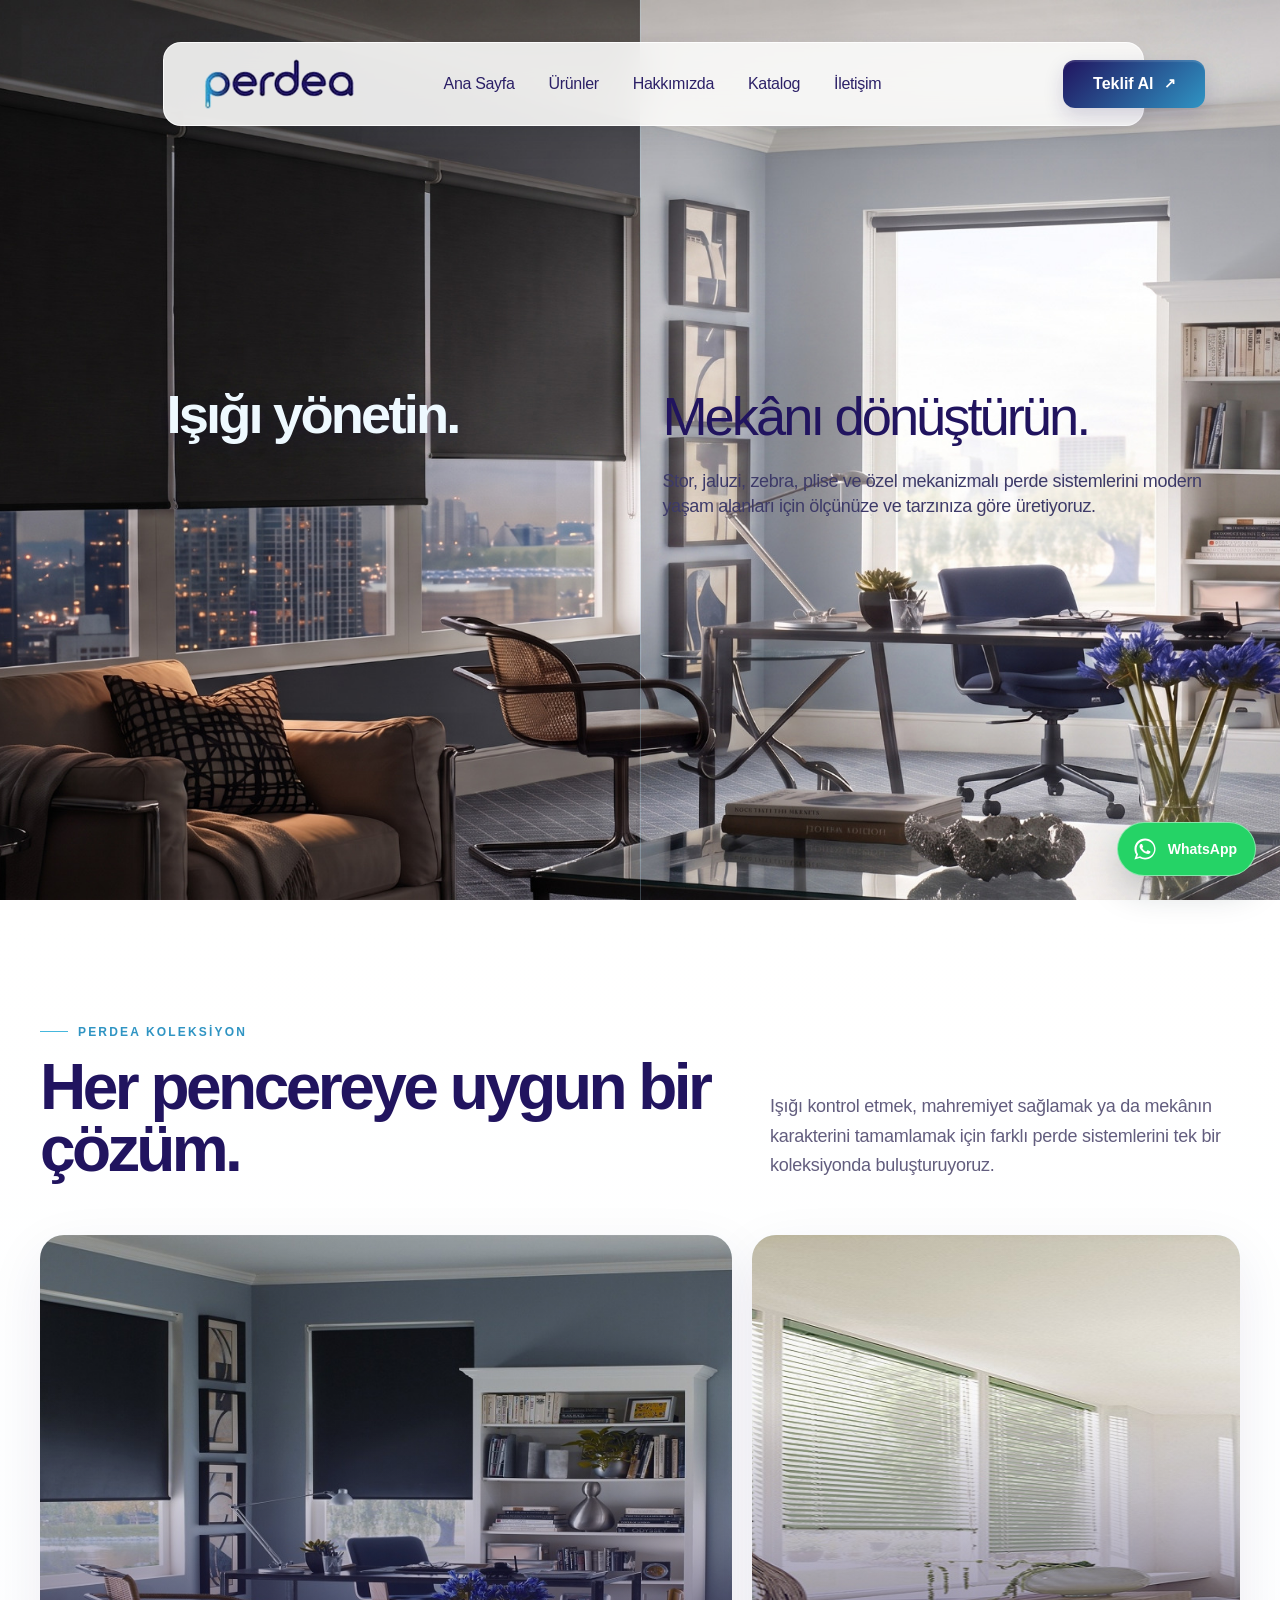
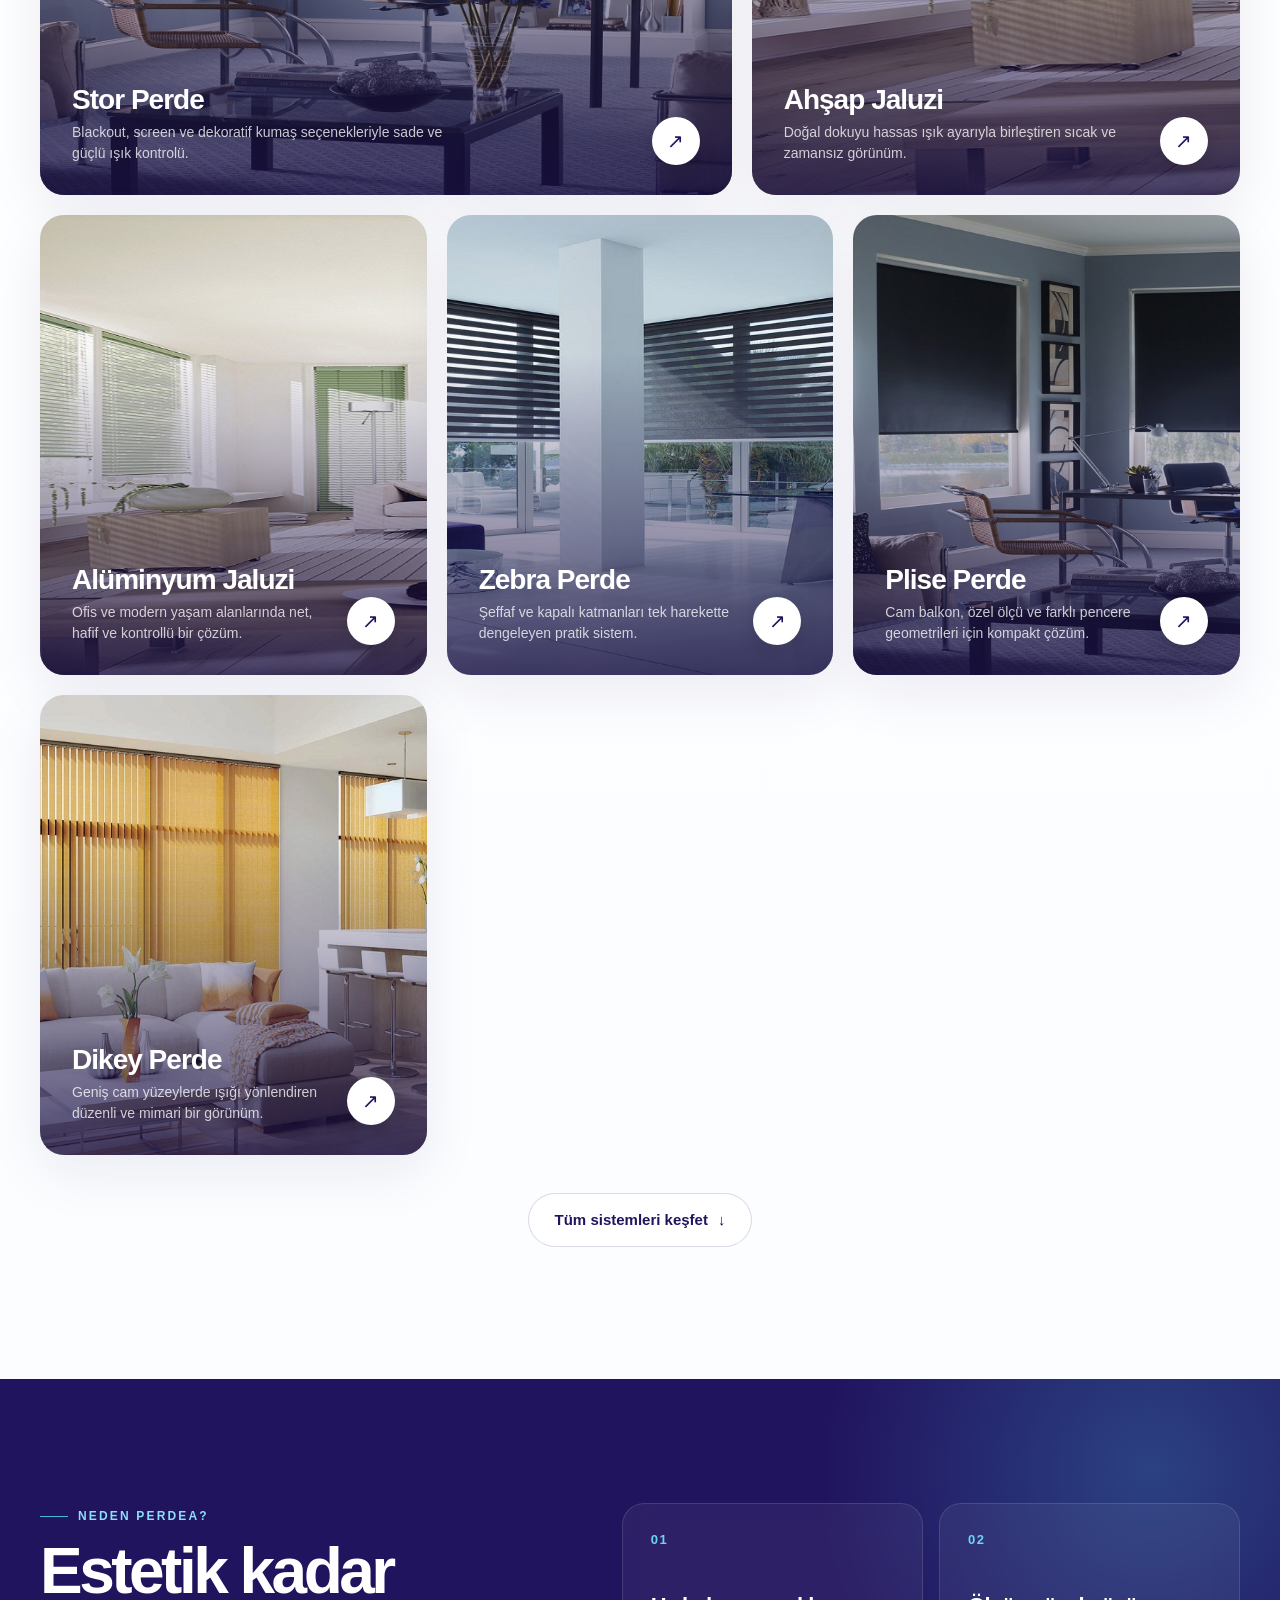
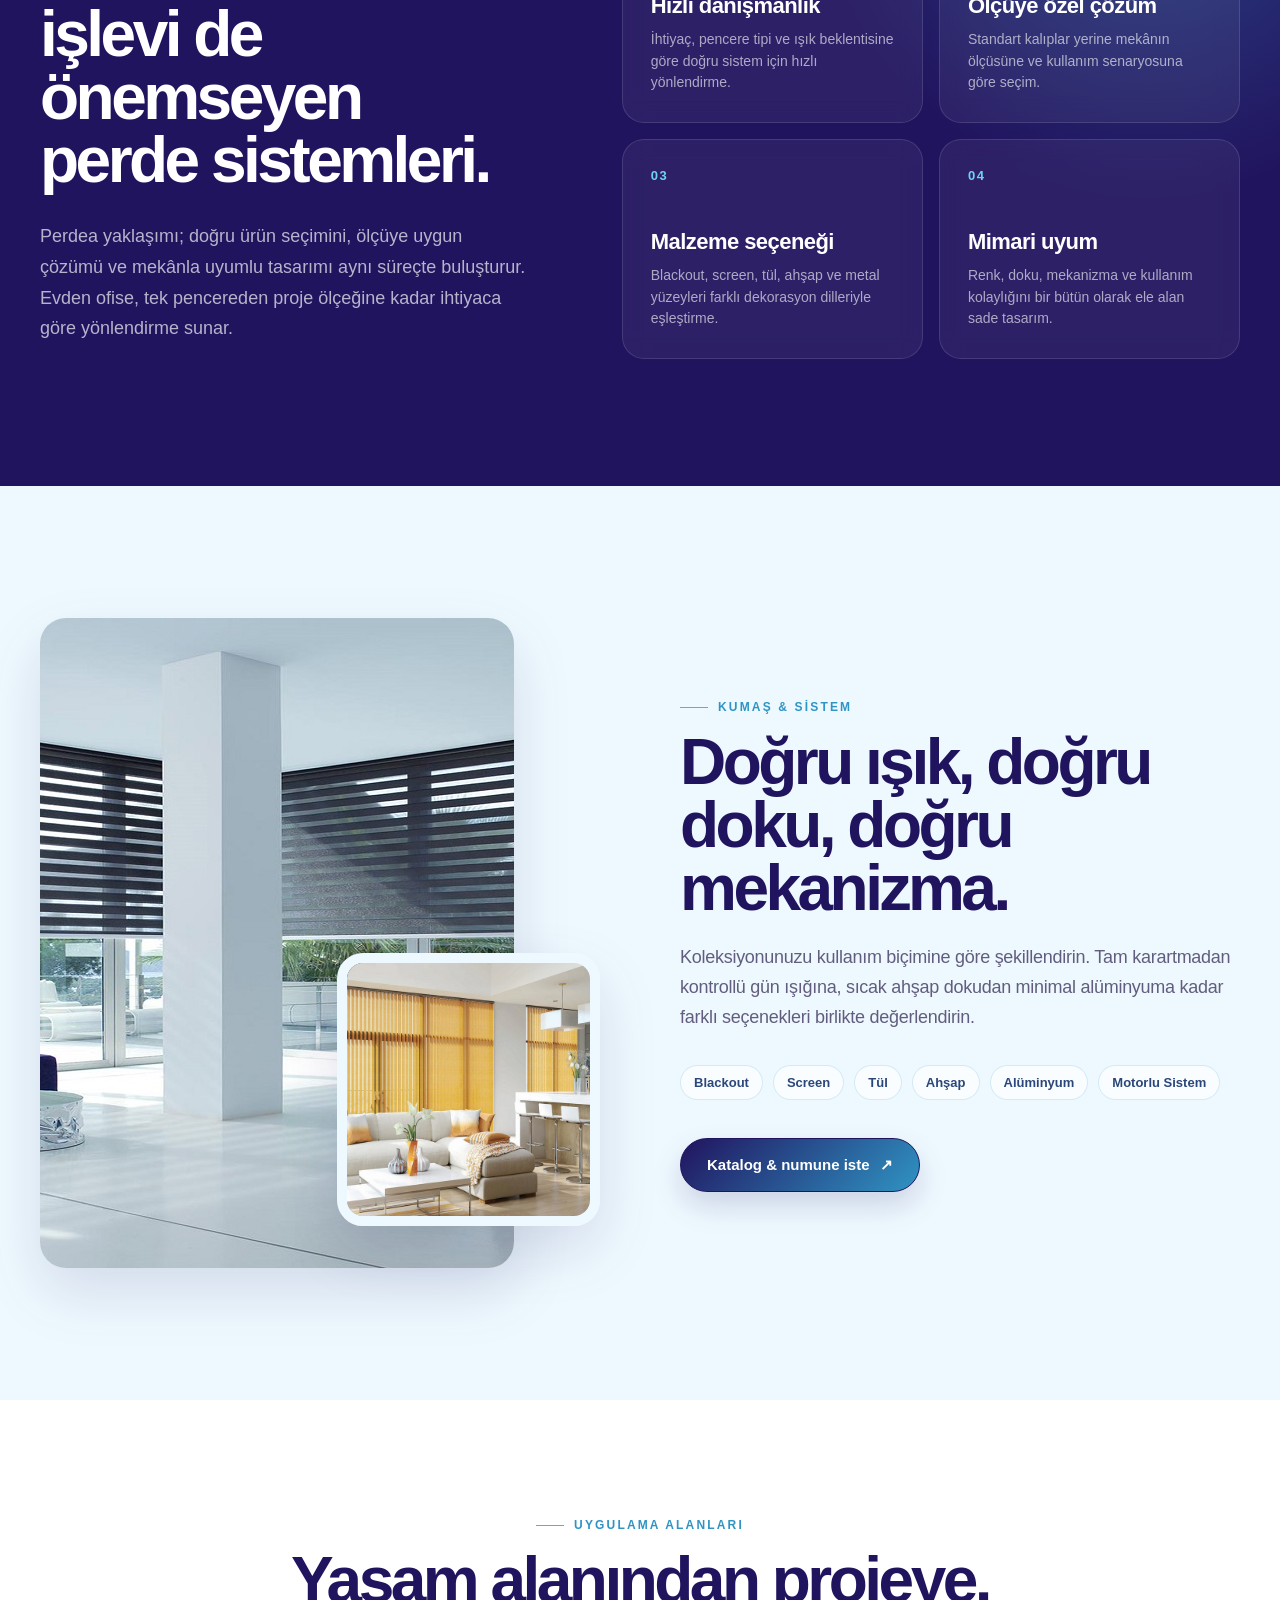
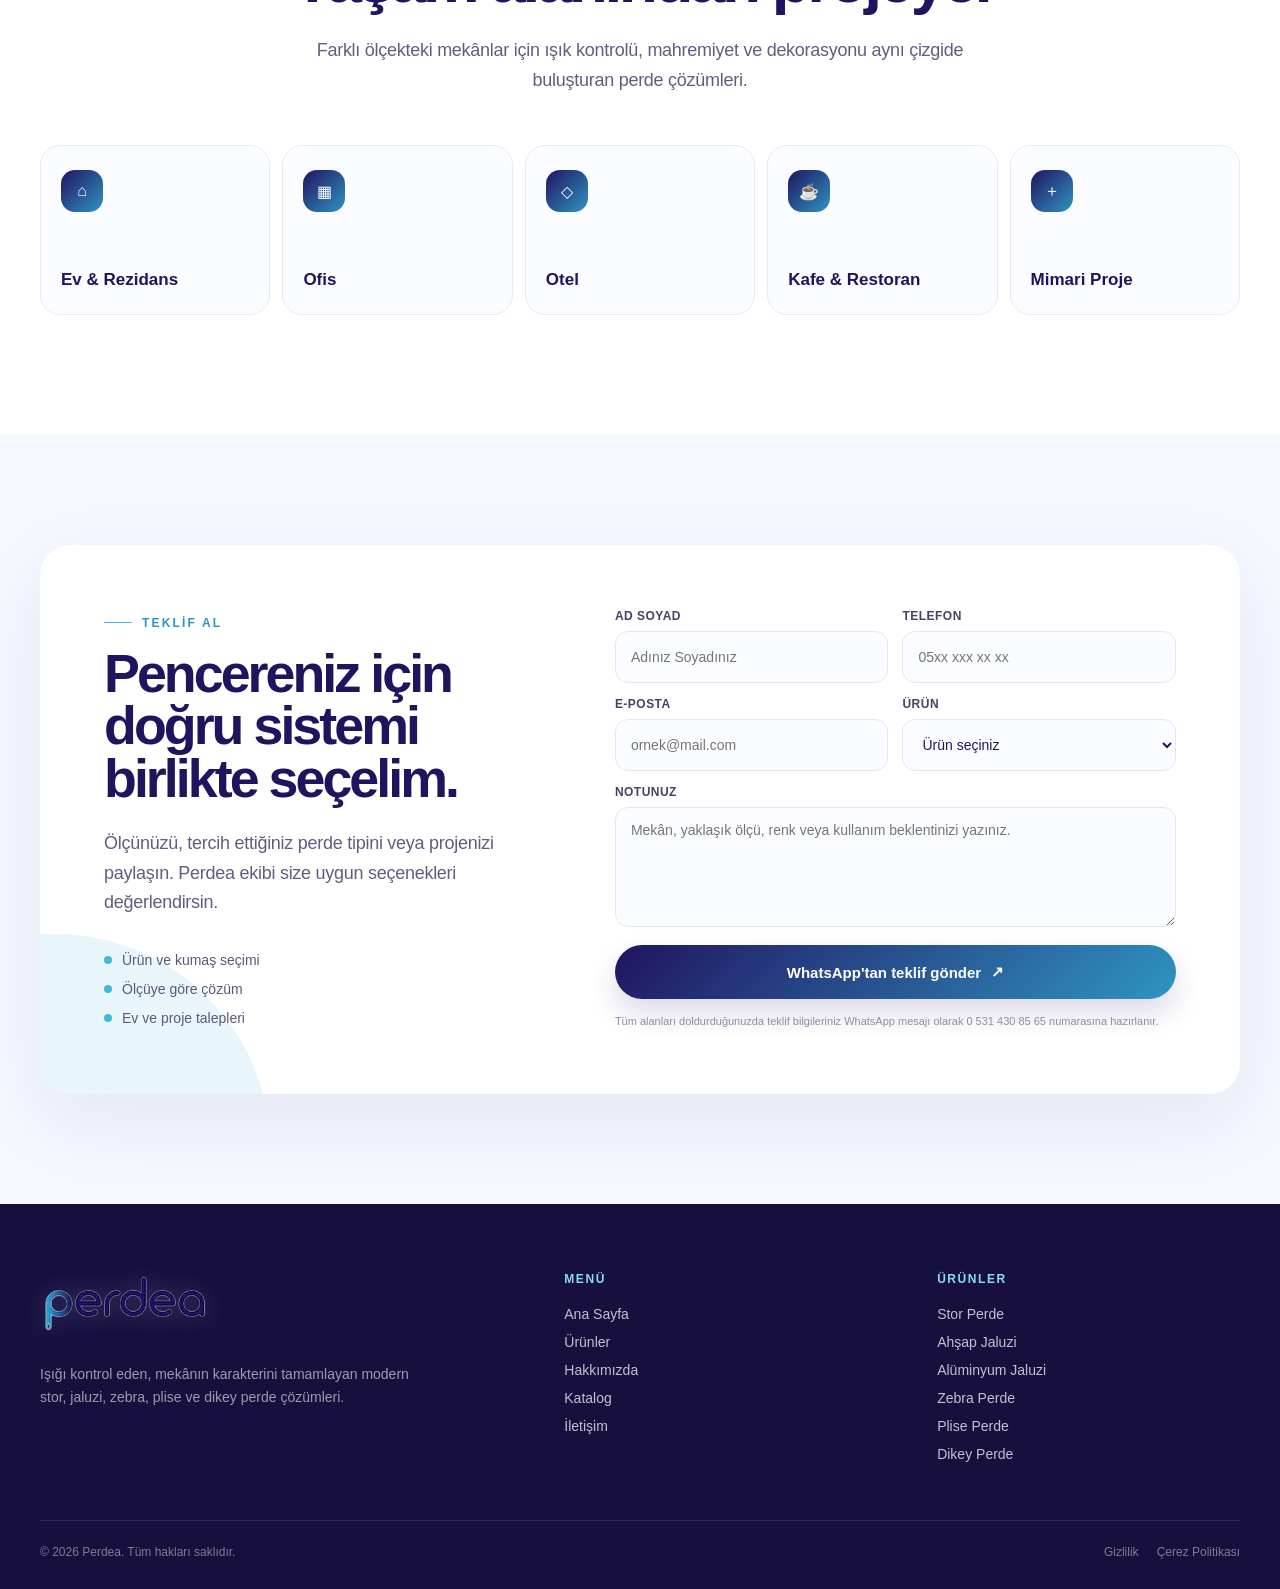
==== index.html @ 03369562 "first_commit" ====
<!doctype html>
<html lang="tr">
<head>
  <meta charset="utf-8" />
  <meta name="viewport" content="width=device-width, initial-scale=1" />
  <title>Perdea | Modern Perde Sistemleri</title>
  <meta name="description" content="Perdea stor, jaluzi, zebra, plise ve modern perde sistemleri için ölçünüze ve mekânınıza özel çözümler sunar." />
  <style>
    :root {
      --ink:#21145f;
      --indigo:#21145f;
      --blue:#2f94c3;
      --blue-bright:#45b7dd;
      --ice:#eef9ff;
      --white:#fff;
    }
    * { box-sizing:border-box; }
    html,body { margin:0; min-height:100%; }
    body {
      font-family: Arial, Helvetica, sans-serif;
      background:#17113f;
      color:var(--ink);
      overflow-x:hidden;
    }
    a { color:inherit; text-decoration:none; }
    button,input { font:inherit; }

    .hero {
      position:relative;
      width:100vw;
      height:100svh;
      min-height:640px;
      overflow:hidden;
      isolation:isolate;
      background:#111;
    }
    .hero-bg {
      position:absolute;
      inset:0;
      z-index:-2;
      width:100%;
      height:100%;
      object-fit:cover;
      object-position:center center;
      user-select:none;
      pointer-events:none;
    }

    /* The source photo already contains the exact night/day split. */
    .split-line {
      position:absolute;
      z-index:-1;
      left:50%;
      top:0;
      bottom:0;
      width:1px;
      background:rgba(188,231,249,.25);
      pointer-events:none;
    }

    .navbar {
      position:absolute;
      z-index:10;
      left:12.70vw;
      right:10.60vw;
      top:4.64vh;
      min-height:84px;
      padding:0 30px 0 36px;
      display:grid;
      grid-template-columns:260px 1fr 260px;
      align-items:center;
      gap:24px;
      border-radius:18px;
      background:rgba(250,250,249,.90);
      border:1px solid rgba(255,255,255,.84);
      box-shadow:0 10px 28px rgba(15,27,34,.09);
      backdrop-filter:blur(18px) saturate(115%);
      -webkit-backdrop-filter:blur(18px) saturate(115%);
    }
    .logo-link {
      width:190px;
      height:58px;
      display:flex;
      align-items:center;
      justify-content:flex-start;
    }
    .logo-link img {
      display:block;
      width:158px;
      height:auto;
      border-radius:6px;
    }
    .nav-links {
      justify-self:center;
      transform:translateX(-40px);
      display:flex;
      align-items:center;
      gap:34px;
      white-space:nowrap;
      font-size:16px;
      font-weight:400;
      letter-spacing:-.02em;
      color:#241862;
    }
    .nav-links a { opacity:.96; }
    .nav-links a:hover { opacity:.64; }
    .nav-actions {
      justify-self:end;
      display:flex;
      align-items:center;
      gap:31px;
      white-space:nowrap;
      font-size:16px;
    }
    .bayi { font-weight:400; }
    .quote-btn {
      display:inline-flex;
      align-items:center;
      justify-content:center;
      gap:10px;
      min-width:142px;
      height:48px;
      padding:0 20px;
      border-radius:12px;
      background:linear-gradient(135deg,#21145f 0%,#2f94c3 100%);
      color:#fff;
      font-weight:600;
      box-shadow:0 2px 1px rgba(255,255,255,.12) inset,0 8px 20px rgba(33,20,95,.16);
    }
    .quote-btn span { font-size:14px; transform:translateY(-1px); }

    .hero-title {
      position:absolute;
      z-index:3;
      margin:0;
      font-family:Arial, Helvetica, sans-serif;
      font-size:clamp(52px,4.24vw,87px);
      line-height:.96;
      font-weight:700;
      letter-spacing:-.052em;
      white-space:nowrap;
    }
    .hero-title.left {
      left:13.0vw;
      top:43.25%;
      color:#eef9ff;
      text-shadow:0 3px 22px rgba(20,12,70,.30);
    }
    .right-copy {
      position:absolute;
      z-index:3;
      left:51.75vw;
      top:43.45%;
      width:43vw;
      max-width:890px;
      color:#21145f;
    }
    .right-copy h1 {
      margin:0;
      font-family:Arial, Helvetica, sans-serif;
      font-size:clamp(52px,4.24vw,87px);
      line-height:.96;
      font-weight:500;
      letter-spacing:-.055em;
      white-space:nowrap;
    }
    .right-copy p {
      margin:26px 0 0;
      max-width:660px;
      font-size:18px;
      line-height:1.36;
      font-weight:400;
      letter-spacing:-.02em;
      color:#3d3a68;
    }

    .advisor {
      position:absolute;
      z-index:6;
      right:4.55vw;
      bottom:6.5vh;
      width:590px;
      max-width:calc(100vw - 36px);
      padding:10px 12px 12px;
      border-radius:16px;
      background:rgba(29,20,82,.86);
      border:1px solid rgba(116,204,236,.18);
      box-shadow:0 18px 38px rgba(24,14,74,.28);
      backdrop-filter:blur(18px);
      -webkit-backdrop-filter:blur(18px);
    }
    .advisor-top {
      min-height:34px;
      padding:0 12px 8px;
      display:flex;
      align-items:center;
      justify-content:space-between;
      color:#fff;
      font-size:14px;
    }
    .advisor-status {
      display:flex;
      align-items:center;
      gap:11px;
    }
    .dot {
      width:9px;
      height:9px;
      border-radius:50%;
      background:#45b7dd;
      box-shadow:0 0 10px rgba(69,183,221,.72);
    }
    .active {
      padding:5px 10px;
      border-radius:999px;
      background:rgba(69,183,221,.18);
      color:#bdeeff;
      font-size:12px;
      line-height:1;
    }
    .advisor-form {
      height:67px;
      display:flex;
      align-items:center;
      gap:10px;
      padding:7px 8px 7px 18px;
      border-radius:13px;
      background:#fff;
      box-shadow:0 3px 12px rgba(0,0,0,.10);
    }
    .advisor-form input {
      flex:1;
      min-width:0;
      height:100%;
      border:0;
      outline:0;
      background:transparent;
      color:#21145f;
      font-size:17px;
      letter-spacing:-.01em;
    }
    .advisor-form input::placeholder { color:#969696; opacity:1; }
    .send {
      width:45px;
      height:45px;
      flex:0 0 45px;
      border:0;
      border-radius:50%;
      display:grid;
      place-items:center;
      cursor:pointer;
      color:#fff;
      background:linear-gradient(135deg,#21145f 0%,#2f94c3 100%);
    }
    .send:hover { filter:brightness(1.12); }
    .send svg { width:18px; height:18px; }

    .toast {
      position:absolute;
      z-index:20;
      right:4.55vw;
      bottom:calc(6.5vh + 150px);
      padding:11px 14px;
      color:#fff;
      background:rgba(33,20,95,.94);
      border:1px solid rgba(255,255,255,.16);
      border-radius:10px;
      font-size:13px;
      opacity:0;
      transform:translateY(5px);
      pointer-events:none;
    }
    .toast.show { opacity:1; transform:none; }

    .mobile-toggle { display:none; }

    @media (max-width:1200px) {
      .navbar {
        left:5vw;
        right:5vw;
        grid-template-columns:190px 1fr 180px;
        padding-left:24px;
      }
      .nav-links { gap:22px; font-size:14px; }
      .nav-actions { gap:16px; font-size:14px; }
      .quote-btn { min-width:118px; }
      .hero-title.left { left:6vw; }
      .right-copy { left:52vw; width:45vw; }
      .advisor { right:3vw; width:520px; }
    }

    @media (max-width:860px) {
      .hero { min-height:760px; }
      .hero-bg { object-position:center center; }
      .split-line { display:none; }
      .navbar {
        top:18px;
        left:18px;
        right:18px;
        min-height:66px;
        grid-template-columns:1fr auto;
        padding:0 14px 0 18px;
        border-radius:14px;
      }
      .logo-link { width:145px; height:48px; }
      .logo-link img { width:132px; }
      .nav-links,.nav-actions .bayi { display:none; }
      .nav-actions { justify-self:end; gap:8px; }
      .quote-btn { height:42px; min-width:105px; font-size:13px; border-radius:10px; }
      .mobile-toggle {
        display:grid;
        place-items:center;
        width:42px;
        height:42px;
        border:0;
        border-radius:10px;
        background:rgba(33,20,95,.08);
        color:#21145f;
      }
      .hero-title.left {
        left:22px;
        top:31%;
        font-size:clamp(44px,12vw,68px);
        white-space:normal;
      }
      .right-copy {
        left:22px;
        top:47%;
        right:22px;
        width:auto;
        max-width:none;
        padding:20px;
        border-radius:16px;
        background:rgba(255,255,255,.76);
        backdrop-filter:blur(9px);
      }
      .right-copy h1 {
        font-size:clamp(40px,10.8vw,64px);
        white-space:normal;
      }
      .right-copy p { margin-top:16px; font-size:16px; max-width:600px; }
      .advisor {
        left:18px;
        right:18px;
        bottom:20px;
        width:auto;
      }
      .advisor-form input { font-size:15px; }
    }


    /* =========================================================
       BANNER SONRASI — PERDEA İÇERİK ALANLARI
       Mevcut hero/navbar stilleri değiştirilmemiştir.
       ========================================================= */
    html { scroll-behavior:smooth; }
    .site-content {
      background:#fff;
      color:#21145f;
    }
    .section-shell {
      width:min(1440px, calc(100% - 80px));
      margin:0 auto;
    }
    .section-kicker {
      display:inline-flex;
      align-items:center;
      gap:10px;
      margin-bottom:18px;
      color:#2f94c3;
      font-size:12px;
      line-height:1;
      font-weight:700;
      letter-spacing:.18em;
      text-transform:uppercase;
    }
    .section-kicker::before {
      content:"";
      width:28px;
      height:1px;
      background:#45b7dd;
    }
    .section-title {
      margin:0;
      max-width:820px;
      color:#21145f;
      font-size:clamp(42px,5vw,76px);
      line-height:.98;
      font-weight:600;
      letter-spacing:-.055em;
    }
    .section-intro {
      max-width:650px;
      margin:24px 0 0;
      color:#625d7e;
      font-size:18px;
      line-height:1.65;
      letter-spacing:-.015em;
    }

    /* Ürünler */
    .products-section {
      padding:118px 0 132px;
      background:linear-gradient(180deg,#ffffff 0%,#fbfdff 100%);
    }
    .products-head {
      display:flex;
      align-items:flex-end;
      justify-content:space-between;
      gap:50px;
      margin-bottom:54px;
    }
    .products-head .section-intro { margin:0; max-width:470px; }
    .product-grid {
      display:grid;
      grid-template-columns:repeat(12,1fr);
      gap:20px;
    }
    .product-card {
      position:relative;
      min-height:460px;
      overflow:hidden;
      border-radius:24px;
      background:#eaf5fb;
      isolation:isolate;
      box-shadow:0 18px 55px rgba(33,20,95,.08);
    }
    .product-card.large { grid-column:span 7; min-height:560px; }
    .product-card.small { grid-column:span 5; min-height:560px; }
    .product-card.third { grid-column:span 4; }
    .product-card img {
      position:absolute;
      inset:0;
      width:100%;
      height:100%;
      object-fit:cover;
      z-index:-2;
      transform:scale(1.002);
      transition:transform .7s cubic-bezier(.2,.7,.2,1);
    }
    .product-card:hover img { transform:scale(1.045); }
    .product-card::after {
      content:"";
      position:absolute;
      inset:0;
      z-index:-1;
      background:linear-gradient(180deg,rgba(18,13,56,.02) 30%,rgba(24,15,68,.78) 100%);
    }
    .product-card-copy {
      position:absolute;
      left:0;
      right:0;
      bottom:0;
      padding:30px 32px;
      display:flex;
      align-items:flex-end;
      justify-content:space-between;
      gap:20px;
      color:#fff;
    }
    .product-card h3 {
      margin:0 0 7px;
      font-size:28px;
      line-height:1.05;
      font-weight:600;
      letter-spacing:-.035em;
    }
    .product-card p {
      margin:0;
      max-width:390px;
      color:rgba(255,255,255,.77);
      font-size:14px;
      line-height:1.55;
    }
    .card-arrow {
      width:48px;
      height:48px;
      flex:0 0 48px;
      border-radius:50%;
      display:grid;
      place-items:center;
      color:#21145f;
      background:#fff;
      font-size:20px;
      box-shadow:0 8px 18px rgba(0,0,0,.13);
    }
    .products-more {
      margin-top:38px;
      display:flex;
      justify-content:center;
    }
    .outline-button,.solid-button {
      min-height:54px;
      padding:0 26px;
      border-radius:999px;
      display:inline-flex;
      align-items:center;
      justify-content:center;
      gap:10px;
      font-size:15px;
      font-weight:600;
    }
    .outline-button {
      border:1px solid rgba(33,20,95,.16);
      color:#21145f;
      background:#fff;
    }
    .solid-button {
      border:1px solid #21145f;
      color:#fff;
      background:linear-gradient(135deg,#21145f 0%,#2f94c3 100%);
      box-shadow:0 14px 30px rgba(33,20,95,.16);
    }

    /* Marka / neden Perdea */
    .about-section {
      position:relative;
      overflow:hidden;
      padding:124px 0;
      background:#21145f;
      color:#fff;
    }
    .about-section::before {
      content:"";
      position:absolute;
      width:680px;
      height:680px;
      right:-210px;
      top:-250px;
      border-radius:50%;
      background:radial-gradient(circle,rgba(69,183,221,.28) 0%,rgba(69,183,221,0) 68%);
    }
    .about-layout {
      position:relative;
      display:grid;
      grid-template-columns:.88fr 1.12fr;
      gap:96px;
      align-items:start;
    }
    .about-section .section-kicker { color:#8cdef8; }
    .about-section .section-title { color:#fff; max-width:560px; }
    .about-copy {
      margin-top:30px;
      max-width:570px;
      color:rgba(255,255,255,.68);
      font-size:18px;
      line-height:1.7;
    }
    .feature-grid {
      display:grid;
      grid-template-columns:repeat(2,1fr);
      gap:16px;
    }
    .feature-card {
      min-height:205px;
      padding:28px;
      border-radius:22px;
      border:1px solid rgba(255,255,255,.12);
      background:rgba(255,255,255,.055);
      backdrop-filter:blur(12px);
    }
    .feature-number {
      margin-bottom:46px;
      color:#6fd3f1;
      font-size:13px;
      font-weight:700;
      letter-spacing:.12em;
    }
    .feature-card h3 {
      margin:0 0 10px;
      font-size:22px;
      font-weight:600;
      letter-spacing:-.025em;
    }
    .feature-card p {
      margin:0;
      color:rgba(255,255,255,.62);
      font-size:14px;
      line-height:1.55;
    }

    /* Katalog / materyal */
    .catalogue-section {
      padding:132px 0;
      background:#eef9ff;
    }
    .catalogue-layout {
      display:grid;
      grid-template-columns:1fr 1fr;
      gap:80px;
      align-items:center;
    }
    .catalogue-collage {
      position:relative;
      height:650px;
    }
    .catalogue-collage .photo-main,
    .catalogue-collage .photo-float {
      position:absolute;
      overflow:hidden;
      border-radius:26px;
      box-shadow:0 24px 60px rgba(33,20,95,.13);
    }
    .photo-main { inset:0 86px 0 0; }
    .photo-float { width:47%; height:42%; right:0; bottom:42px; border:10px solid #eef9ff; }
    .catalogue-collage img { width:100%; height:100%; object-fit:cover; display:block; }
    .catalogue-copy .section-title { max-width:620px; }
    .material-tags {
      display:flex;
      flex-wrap:wrap;
      gap:10px;
      margin:32px 0 38px;
    }
    .material-tags span {
      padding:9px 13px;
      border-radius:999px;
      border:1px solid rgba(47,148,195,.18);
      color:#2b477a;
      background:rgba(255,255,255,.68);
      font-size:13px;
      font-weight:600;
    }

    /* Kullanım alanları */
    .use-section {
      padding:112px 0 120px;
      background:#fff;
    }
    .use-head {
      text-align:center;
      max-width:900px;
      margin:0 auto 50px;
    }
    .use-head .section-kicker { justify-content:center; }
    .use-head .section-title { margin:0 auto; }
    .use-head .section-intro { margin:24px auto 0; }
    .use-grid {
      display:grid;
      grid-template-columns:repeat(5,1fr);
      gap:12px;
    }
    .use-card {
      min-height:170px;
      padding:24px 20px;
      display:flex;
      flex-direction:column;
      justify-content:space-between;
      border-radius:20px;
      border:1px solid #e7eaf4;
      background:#fbfcff;
    }
    .use-icon {
      width:42px;
      height:42px;
      display:grid;
      place-items:center;
      border-radius:14px;
      color:#fff;
      background:linear-gradient(135deg,#21145f,#2f94c3);
    }
    .use-card h3 { margin:24px 0 0; font-size:17px; font-weight:600; }

    /* İletişim / teklif */
    .contact-section {
      padding:110px 0;
      background:#f5f8ff;
    }
    .contact-panel {
      position:relative;
      overflow:hidden;
      display:grid;
      grid-template-columns:.88fr 1.12fr;
      gap:70px;
      padding:64px;
      border-radius:30px;
      background:#fff;
      box-shadow:0 26px 80px rgba(33,20,95,.08);
    }
    .contact-panel::after {
      content:"";
      position:absolute;
      width:430px;
      height:430px;
      left:-200px;
      bottom:-270px;
      border-radius:50%;
      background:rgba(69,183,221,.12);
    }
    .contact-copy { position:relative; z-index:1; }
    .contact-copy .section-title { font-size:clamp(42px,4.2vw,66px); }
    .contact-points {
      display:grid;
      gap:13px;
      margin-top:34px;
      color:#5d5878;
      font-size:14px;
    }
    .contact-points span { display:flex; align-items:center; gap:10px; }
    .contact-points i {
      width:8px;
      height:8px;
      border-radius:50%;
      background:#45b7dd;
    }
    .quote-form {
      display:grid;
      grid-template-columns:1fr 1fr;
      gap:14px;
    }
    .form-field {
      display:flex;
      flex-direction:column;
      gap:8px;
    }
    .form-field.full { grid-column:1/-1; }
    .form-field label {
      color:#474262;
      font-size:12px;
      font-weight:700;
      letter-spacing:.04em;
    }
    .form-field input,.form-field select,.form-field textarea {
      width:100%;
      border:1px solid #e3e6ef;
      outline:0;
      border-radius:13px;
      background:#fbfcff;
      color:#21145f;
      font:inherit;
      font-size:14px;
    }
    .form-field input,.form-field select { height:52px; padding:0 15px; }
    .form-field textarea { min-height:120px; padding:14px 15px; resize:vertical; }
    .form-field input:focus,.form-field select:focus,.form-field textarea:focus {
      border-color:#45b7dd;
      box-shadow:0 0 0 3px rgba(69,183,221,.11);
    }
    .form-submit { grid-column:1/-1; margin-top:4px; border:0; cursor:pointer; }
    .form-note { grid-column:1/-1; margin:0; color:#918ca3; font-size:11px; line-height:1.5; }

    /* Footer */
    .site-footer {
      padding:68px 0 30px;
      background:#17103f;
      color:#fff;
    }
    .footer-top {
      display:grid;
      grid-template-columns:1.2fr .8fr .8fr;
      gap:70px;
      padding-bottom:58px;
    }
    .footer-brand img {
      width:170px;
      height:auto;
      padding:0;
      border-radius:0;
      background:transparent;
      filter:drop-shadow(0 0 12px rgba(255,255,255,.16));
    }
    .footer-brand p {
      max-width:390px;
      margin:24px 0 0;
      color:rgba(255,255,255,.58);
      font-size:14px;
      line-height:1.7;
    }
    .footer-col h4 {
      margin:0 0 20px;
      color:#8adbf4;
      font-size:12px;
      letter-spacing:.13em;
      text-transform:uppercase;
    }
    .footer-links { display:grid; gap:12px; }
    .footer-links a { color:rgba(255,255,255,.74); font-size:14px; }
    .footer-links a:hover { color:#fff; }
    .footer-bottom {
      padding-top:24px;
      display:flex;
      align-items:center;
      justify-content:space-between;
      gap:20px;
      border-top:1px solid rgba(255,255,255,.10);
      color:rgba(255,255,255,.45);
      font-size:12px;
    }
    .footer-mini-links { display:flex; gap:18px; }

    .content-toast {
      position:fixed;
      z-index:999;
      left:50%;
      bottom:24px;
      transform:translate(-50%,20px);
      padding:13px 17px;
      border-radius:999px;
      color:#fff;
      background:#21145f;
      box-shadow:0 15px 38px rgba(33,20,95,.25);
      opacity:0;
      pointer-events:none;
      transition:.25s ease;
      font-size:13px;
    }
    .content-toast.show { opacity:1; transform:translate(-50%,0); }

    @media (max-width:1000px) {
      .section-shell { width:min(100% - 40px, 1440px); }
      .products-section,.about-section,.catalogue-section,.use-section,.contact-section { padding-top:90px; padding-bottom:90px; }
      .products-head { align-items:flex-start; flex-direction:column; margin-bottom:38px; }
      .product-card.large,.product-card.small,.product-card.third { grid-column:span 6; min-height:450px; }
      .about-layout,.catalogue-layout,.contact-panel { grid-template-columns:1fr; gap:50px; }
      .catalogue-collage { height:560px; }
      .use-grid { grid-template-columns:repeat(3,1fr); }
      .footer-top { grid-template-columns:1.2fr 1fr 1fr; gap:38px; }
    }
    @media (max-width:680px) {
      .section-shell { width:calc(100% - 36px); }
      .products-section,.about-section,.catalogue-section,.use-section,.contact-section { padding-top:72px; padding-bottom:72px; }
      .section-title { font-size:clamp(38px,12vw,54px); }
      .section-intro { font-size:16px; }
      .product-grid { display:block; }
      .product-card.large,.product-card.small,.product-card.third { min-height:410px; margin-bottom:14px; }
      .product-card-copy { padding:24px; }
      .feature-grid { grid-template-columns:1fr; }
      .feature-card { min-height:180px; }
      .catalogue-layout { gap:38px; }
      .catalogue-collage { height:430px; }
      .photo-main { inset:0 48px 0 0; }
      .photo-float { width:52%; height:38%; bottom:26px; border-width:7px; }
      .use-grid { grid-template-columns:1fr 1fr; }
      .use-card { min-height:145px; }
      .contact-panel { padding:32px 22px; border-radius:22px; gap:38px; }
      .quote-form { grid-template-columns:1fr; }
      .form-field.full,.form-submit,.form-note { grid-column:auto; }
      .footer-top { grid-template-columns:1fr; gap:36px; }
      .footer-bottom { flex-direction:column; align-items:flex-start; }
    }


    /* FLOATING WHATSAPP */
    .whatsapp-float {
      position: fixed;
      right: 24px;
      bottom: 24px;
      z-index: 1000;
      display: inline-flex;
      align-items: center;
      gap: 10px;
      min-height: 54px;
      padding: 0 18px 0 14px;
      border-radius: 999px;
      background: #25D366;
      color: #fff;
      font-weight: 700;
      font-size: 14px;
      box-shadow: 0 14px 34px rgba(18, 39, 52, .22);
      border: 1px solid rgba(255,255,255,.45);
      transition: transform .2s ease, box-shadow .2s ease, background .2s ease;
    }
    .whatsapp-float:hover {
      transform: translateY(-2px);
      background: #20bd5a;
      box-shadow: 0 18px 38px rgba(18, 39, 52, .28);
    }
    .whatsapp-float svg { width: 26px; height: 26px; flex: 0 0 26px; }
    @media (max-width: 640px) {
      .whatsapp-float {
        right: 16px;
        bottom: 16px;
        width: 54px;
        padding: 0;
        justify-content: center;
      }
      .whatsapp-float span { display:none; }
    }

  </style>
</head>
<body>
  <main class="hero" id="ana-sayfa">
    <img class="hero-bg" src="assets/hero-background.jpeg" alt="Perdea stor perde uygulamalı modern iç mekân" />
    <div class="split-line" aria-hidden="true"></div>

    <nav class="navbar" aria-label="Ana menü">
      <a class="logo-link" href="#ana-sayfa" aria-label="Perdea ana sayfa">
        <img src="assets/perdea-logo.png" alt="Perdea" />
      </a>

      <div class="nav-links">
        <a href="#ana-sayfa">Ana Sayfa</a>
        <a href="#urunler">Ürünler</a>
        <a href="#hakkimizda">Hakkımızda</a>
        <a href="#katalog">Katalog</a>
        <a href="iletisim/">İletişim</a>
      </div>

      <div class="nav-actions">
        <a class="quote-btn" href="#iletisim">Teklif Al <span>↗</span></a>
        <button class="mobile-toggle" type="button" aria-label="Menüyü aç">☰</button>
      </div>
    </nav>

    <h1 class="hero-title left">Işığı yönetin.</h1>

    <div class="right-copy">
      <h1>Mekânı dönüştürün.</h1>
      <p>Stor, jaluzi, zebra, plise ve özel mekanizmalı perde sistemlerini modern yaşam alanları için ölçünüze ve tarzınıza göre üretiyoruz.</p>
    </div>
  </main>

  <div class="site-content">
    <section class="products-section" id="urunler">
      <div class="section-shell">
        <div class="products-head">
          <div>
            <span class="section-kicker">Perdea Koleksiyon</span>
            <h2 class="section-title">Her pencereye uygun bir çözüm.</h2>
          </div>
          <p class="section-intro">Işığı kontrol etmek, mahremiyet sağlamak ya da mekânın karakterini tamamlamak için farklı perde sistemlerini tek bir koleksiyonda buluşturuyoruz.</p>
        </div>

        <div class="product-grid">
          <a class="product-card large" href="stor-perde/" aria-label="Stor perde ürün sayfasını incele">
            <img src="assets/stor.jpg" alt="Modern iç mekânda stor perde" />
            <div class="product-card-copy">
              <div><h3>Stor Perde</h3><p>Blackout, screen ve dekoratif kumaş seçenekleriyle sade ve güçlü ışık kontrolü.</p></div>
              <span class="card-arrow">↗</span>
            </div>
          </a>
          <a class="product-card small" href="ahsap-jaluzi-perde/" aria-label="Ahşap jaluzi perde ürün sayfasını incele">
            <img src="assets/jaluzi.jpg" alt="Modern iç mekânda jaluzi perde" />
            <div class="product-card-copy">
              <div><h3>Ahşap Jaluzi</h3><p>Doğal dokuyu hassas ışık ayarıyla birleştiren sıcak ve zamansız görünüm.</p></div>
              <span class="card-arrow">↗</span>
            </div>
          </a>
          <a class="product-card third" href="aluminyum-jaluzi-perde/" aria-label="Alüminyum jaluzi perde ürün sayfasını incele">
            <img src="assets/jaluzi.jpg" alt="Alüminyum jaluzi perde uygulaması" style="object-position:72% center" />
            <div class="product-card-copy">
              <div><h3>Alüminyum Jaluzi</h3><p>Ofis ve modern yaşam alanlarında net, hafif ve kontrollü bir çözüm.</p></div>
              <span class="card-arrow">↗</span>
            </div>
          </a>
          <a class="product-card third" href="zebra-perde/" aria-label="Zebra perde ürün sayfasını incele">
            <img src="assets/zebra.jpg" alt="Zebra perde uygulaması" />
            <div class="product-card-copy">
              <div><h3>Zebra Perde</h3><p>Şeffaf ve kapalı katmanları tek harekette dengeleyen pratik sistem.</p></div>
              <span class="card-arrow">↗</span>
            </div>
          </a>
          <a class="product-card third" href="plise-perde/" aria-label="Plise perde ürün sayfasını incele">
            <img src="assets/stor.jpg" alt="Pencere gölgelendirme sistemi" style="object-position:24% center" />
            <div class="product-card-copy">
              <div><h3>Plise Perde</h3><p>Cam balkon, özel ölçü ve farklı pencere geometrileri için kompakt çözüm.</p></div>
              <span class="card-arrow">↗</span>
            </div>
          </a>
          <a class="product-card third" href="dikey-perde/" aria-label="Dikey perde ürün sayfasını incele">
            <img src="assets/dikey.jpg" alt="Dikey perde uygulaması" />
            <div class="product-card-copy">
              <div><h3>Dikey Perde</h3><p>Geniş cam yüzeylerde ışığı yönlendiren düzenli ve mimari bir görünüm.</p></div>
              <span class="card-arrow">↗</span>
            </div>
          </a>
        </div>

        <div class="products-more"><a class="outline-button" href="#katalog">Tüm sistemleri keşfet <span>↓</span></a></div>
      </div>
    </section>

    <section class="about-section" id="hakkimizda">
      <div class="section-shell about-layout">
        <div>
          <span class="section-kicker">Neden Perdea?</span>
          <h2 class="section-title">Estetik kadar işlevi de önemseyen perde sistemleri.</h2>
          <p class="about-copy">Perdea yaklaşımı; doğru ürün seçimini, ölçüye uygun çözümü ve mekânla uyumlu tasarımı aynı süreçte buluşturur. Evden ofise, tek pencereden proje ölçeğine kadar ihtiyaca göre yönlendirme sunar.</p>
        </div>
        <div class="feature-grid">
          <article class="feature-card"><div class="feature-number">01</div><h3>Hızlı danışmanlık</h3><p>İhtiyaç, pencere tipi ve ışık beklentisine göre doğru sistem için hızlı yönlendirme.</p></article>
          <article class="feature-card"><div class="feature-number">02</div><h3>Ölçüye özel çözüm</h3><p>Standart kalıplar yerine mekânın ölçüsüne ve kullanım senaryosuna göre seçim.</p></article>
          <article class="feature-card"><div class="feature-number">03</div><h3>Malzeme seçeneği</h3><p>Blackout, screen, tül, ahşap ve metal yüzeyleri farklı dekorasyon dilleriyle eşleştirme.</p></article>
          <article class="feature-card"><div class="feature-number">04</div><h3>Mimari uyum</h3><p>Renk, doku, mekanizma ve kullanım kolaylığını bir bütün olarak ele alan sade tasarım.</p></article>
        </div>
      </div>
    </section>

    <section class="catalogue-section" id="katalog">
      <div class="section-shell catalogue-layout">
        <div class="catalogue-collage" aria-label="Perdea ürün uygulamaları">
          <div class="photo-main"><img src="assets/zebra.jpg" alt="Perdea dekoratif perde koleksiyonu" /></div>
          <div class="photo-float"><img src="assets/dikey.jpg" alt="Perdea dikey perde detayı" /></div>
        </div>
        <div class="catalogue-copy">
          <span class="section-kicker">Kumaş & Sistem</span>
          <h2 class="section-title">Doğru ışık, doğru doku, doğru mekanizma.</h2>
          <p class="section-intro">Koleksiyonunuzu kullanım biçimine göre şekillendirin. Tam karartmadan kontrollü gün ışığına, sıcak ahşap dokudan minimal alüminyuma kadar farklı seçenekleri birlikte değerlendirin.</p>
          <div class="material-tags"><span>Blackout</span><span>Screen</span><span>Tül</span><span>Ahşap</span><span>Alüminyum</span><span>Motorlu Sistem</span></div>
          <a class="solid-button" href="#iletisim">Katalog & numune iste <span>↗</span></a>
        </div>
      </div>
    </section>

    <section class="use-section" aria-labelledby="use-title">
      <div class="section-shell">
        <div class="use-head">
          <span class="section-kicker">Uygulama Alanları</span>
          <h2 class="section-title" id="use-title">Yaşam alanından projeye.</h2>
          <p class="section-intro">Farklı ölçekteki mekânlar için ışık kontrolü, mahremiyet ve dekorasyonu aynı çizgide buluşturan perde çözümleri.</p>
        </div>
        <div class="use-grid">
          <article class="use-card"><span class="use-icon">⌂</span><h3>Ev & Rezidans</h3></article>
          <article class="use-card"><span class="use-icon">▦</span><h3>Ofis</h3></article>
          <article class="use-card"><span class="use-icon">◇</span><h3>Otel</h3></article>
          <article class="use-card"><span class="use-icon">☕</span><h3>Kafe & Restoran</h3></article>
          <article class="use-card"><span class="use-icon">＋</span><h3>Mimari Proje</h3></article>
        </div>
      </div>
    </section>

    <section class="contact-section" id="iletisim">
      <div class="section-shell">
        <div class="contact-panel" id="bayi">
          <div class="contact-copy">
            <span class="section-kicker">Teklif Al</span>
            <h2 class="section-title">Pencereniz için doğru sistemi birlikte seçelim.</h2>
            <p class="section-intro">Ölçünüzü, tercih ettiğiniz perde tipini veya projenizi paylaşın. Perdea ekibi size uygun seçenekleri değerlendirsin.</p>
            <div class="contact-points"><span><i></i>Ürün ve kumaş seçimi</span><span><i></i>Ölçüye göre çözüm</span><span><i></i>Ev ve proje talepleri</span></div>
          </div>
          <form class="quote-form" id="quoteForm">
            <div class="form-field"><label for="name">AD SOYAD</label><input id="name" name="name" required autocomplete="name" placeholder="Adınız Soyadınız" /></div>
            <div class="form-field"><label for="phone">TELEFON</label><input id="phone" name="phone" type="tel" required autocomplete="tel" placeholder="05xx xxx xx xx" /></div>
            <div class="form-field"><label for="email">E-POSTA</label><input id="email" name="email" type="email" required autocomplete="email" placeholder="ornek@mail.com" /></div>
            <div class="form-field"><label for="product">ÜRÜN</label><select id="product" name="product" required><option value="" disabled selected>Ürün seçiniz</option><option>Stor Perde</option><option>Ahşap Jaluzi</option><option>Alüminyum Jaluzi</option><option>Zebra Perde</option><option>Plise Perde</option><option>Dikey Perde</option><option>Henüz karar vermedim</option></select></div>
            <div class="form-field full"><label for="message">NOTUNUZ</label><textarea id="message" name="message" required placeholder="Mekân, yaklaşık ölçü, renk veya kullanım beklentinizi yazınız."></textarea></div>
            <button class="solid-button form-submit" type="submit">WhatsApp'tan teklif gönder <span>↗</span></button>
            <p class="form-note">Tüm alanları doldurduğunuzda teklif bilgileriniz WhatsApp mesajı olarak 0 531 430 85 65 numarasına hazırlanır.</p>
          </form>
        </div>
      </div>
    </section>
  </div>

  <footer class="site-footer">
    <div class="section-shell">
      <div class="footer-top">
        <div class="footer-brand"><img src="assets/perdea-logo.png" alt="Perdea" /><p>Işığı kontrol eden, mekânın karakterini tamamlayan modern stor, jaluzi, zebra, plise ve dikey perde çözümleri.</p></div>
        <div class="footer-col"><h4>Menü</h4><div class="footer-links"><a href="#ana-sayfa">Ana Sayfa</a><a href="#urunler">Ürünler</a><a href="#hakkimizda">Hakkımızda</a><a href="#katalog">Katalog</a><a href="iletisim/">İletişim</a></div></div>
        <div class="footer-col"><h4>Ürünler</h4><div class="footer-links"><a href="stor-perde/">Stor Perde</a><a href="ahsap-jaluzi-perde/">Ahşap Jaluzi</a><a href="aluminyum-jaluzi-perde/">Alüminyum Jaluzi</a><a href="zebra-perde/">Zebra Perde</a><a href="plise-perde/">Plise Perde</a><a href="dikey-perde/">Dikey Perde</a></div></div>
      </div>
      <div class="footer-bottom"><span>© 2026 Perdea. Tüm hakları saklıdır.</span><div class="footer-mini-links"><a href="#">Gizlilik</a><a href="#">Çerez Politikası</a></div></div>
    </div>
  </footer>

  <a class="whatsapp-float" href="https://wa.me/905314308565?text=Merhaba%20Perdea%2C%20bilgi%20almak%20istiyorum." target="_blank" rel="noopener noreferrer" aria-label="Perdea WhatsApp: 0 531 430 85 65">
    <svg viewBox="0 0 32 32" aria-hidden="true">
      <path fill="currentColor" d="M16.04 3C8.87 3 3.04 8.77 3.04 15.86c0 2.48.72 4.9 2.08 6.97L3 29l6.34-2.03a13.12 13.12 0 0 0 6.69 1.84h.01C23.2 28.81 29 23.05 29 15.95 29 8.84 23.2 3 16.04 3Zm0 23.64h-.01a10.92 10.92 0 0 1-5.57-1.52l-.4-.24-3.76 1.2 1.23-3.63-.26-.41a10.68 10.68 0 0 1-1.68-5.78c0-5.9 4.86-10.7 10.84-10.7 5.98 0 10.84 4.8 10.84 10.7 0 5.9-4.86 10.38-10.84 10.38Zm5.94-8.07c-.33-.16-1.93-.94-2.23-1.05-.3-.1-.52-.16-.74.16-.22.33-.85 1.05-1.04 1.26-.19.22-.38.24-.71.08-.33-.16-1.39-.51-2.65-1.62a9.8 9.8 0 0 1-1.84-2.27c-.19-.33-.02-.5.14-.66.15-.15.33-.38.49-.57.16-.19.22-.33.33-.55.11-.22.05-.41-.03-.57-.08-.16-.74-1.76-1.01-2.42-.27-.64-.54-.56-.74-.57h-.63c-.22 0-.57.08-.87.41-.3.33-1.15 1.11-1.15 2.71s1.18 3.15 1.34 3.37c.16.22 2.32 3.5 5.62 4.91.79.34 1.4.54 1.88.69.79.25 1.5.21 2.07.13.63-.09 1.93-.78 2.2-1.54.27-.76.27-1.41.19-1.54-.08-.14-.3-.22-.63-.38Z"/>
    </svg>
    <span>WhatsApp</span>
  </a>

  <div class="content-toast" id="contentToast" role="status">Talebiniz alındı. Teşekkürler.</div>

  <script>
    const quoteForm = document.getElementById('quoteForm');
    const contentToast = document.getElementById('contentToast');
    const whatsappNumber = '905314308565';

    quoteForm?.addEventListener('submit', (event) => {
      event.preventDefault();
      if (!quoteForm.reportValidity()) return;

      const data = new FormData(quoteForm);
      const message = [
        'Merhaba Perdea, web sitesi üzerinden teklif almak istiyorum.',
        '',
        `Ad Soyad: ${String(data.get('name') || '').trim()}`,
        `Telefon: ${String(data.get('phone') || '').trim()}`,
        `E-posta: ${String(data.get('email') || '').trim()}`,
        `Ürün: ${String(data.get('product') || '').trim()}`,
        `Not: ${String(data.get('message') || '').trim()}`
      ].join('\n');

      const whatsappUrl = `https://wa.me/${whatsappNumber}?text=${encodeURIComponent(message)}`;
      contentToast.textContent = 'WhatsApp açılıyor…';
      contentToast.classList.add('show');
      setTimeout(() => contentToast.classList.remove('show'), 1800);
      window.open(whatsappUrl, '_blank', 'noopener,noreferrer');
    });
  </script>

</body>
</html>
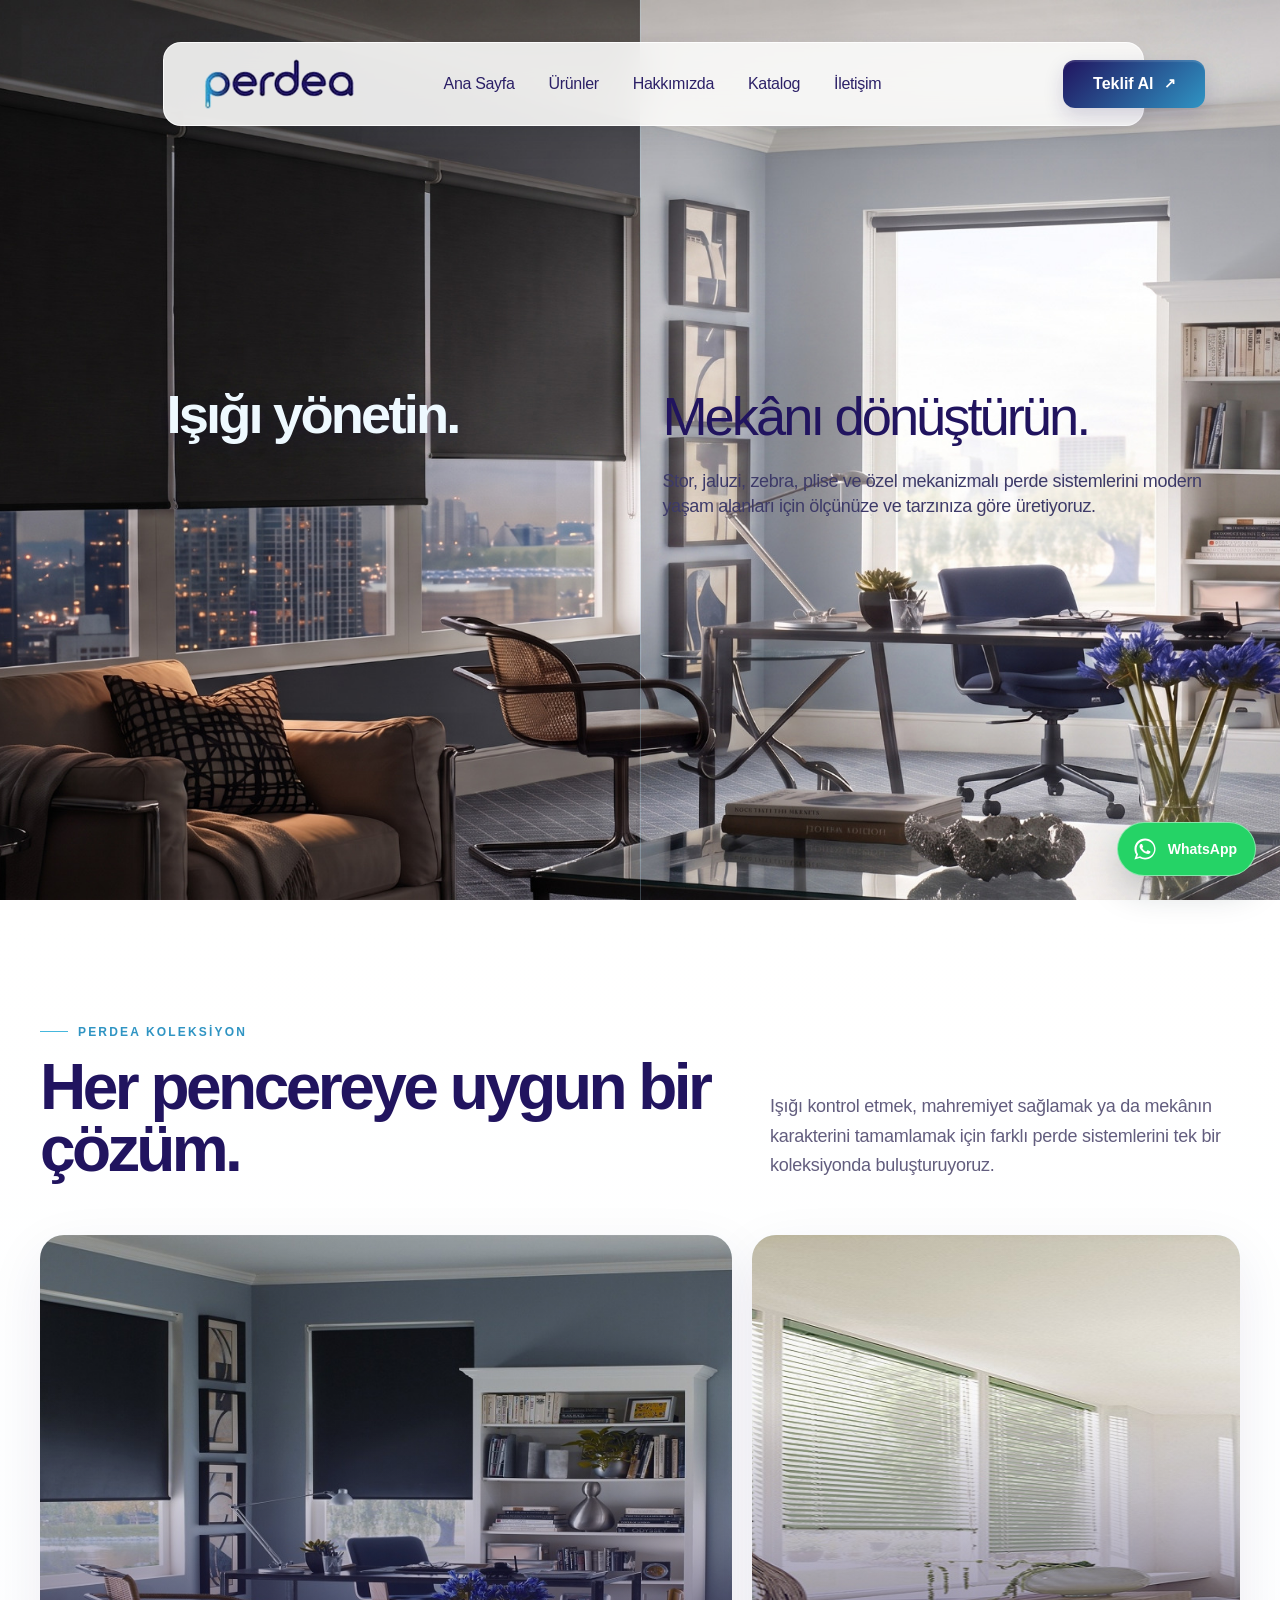
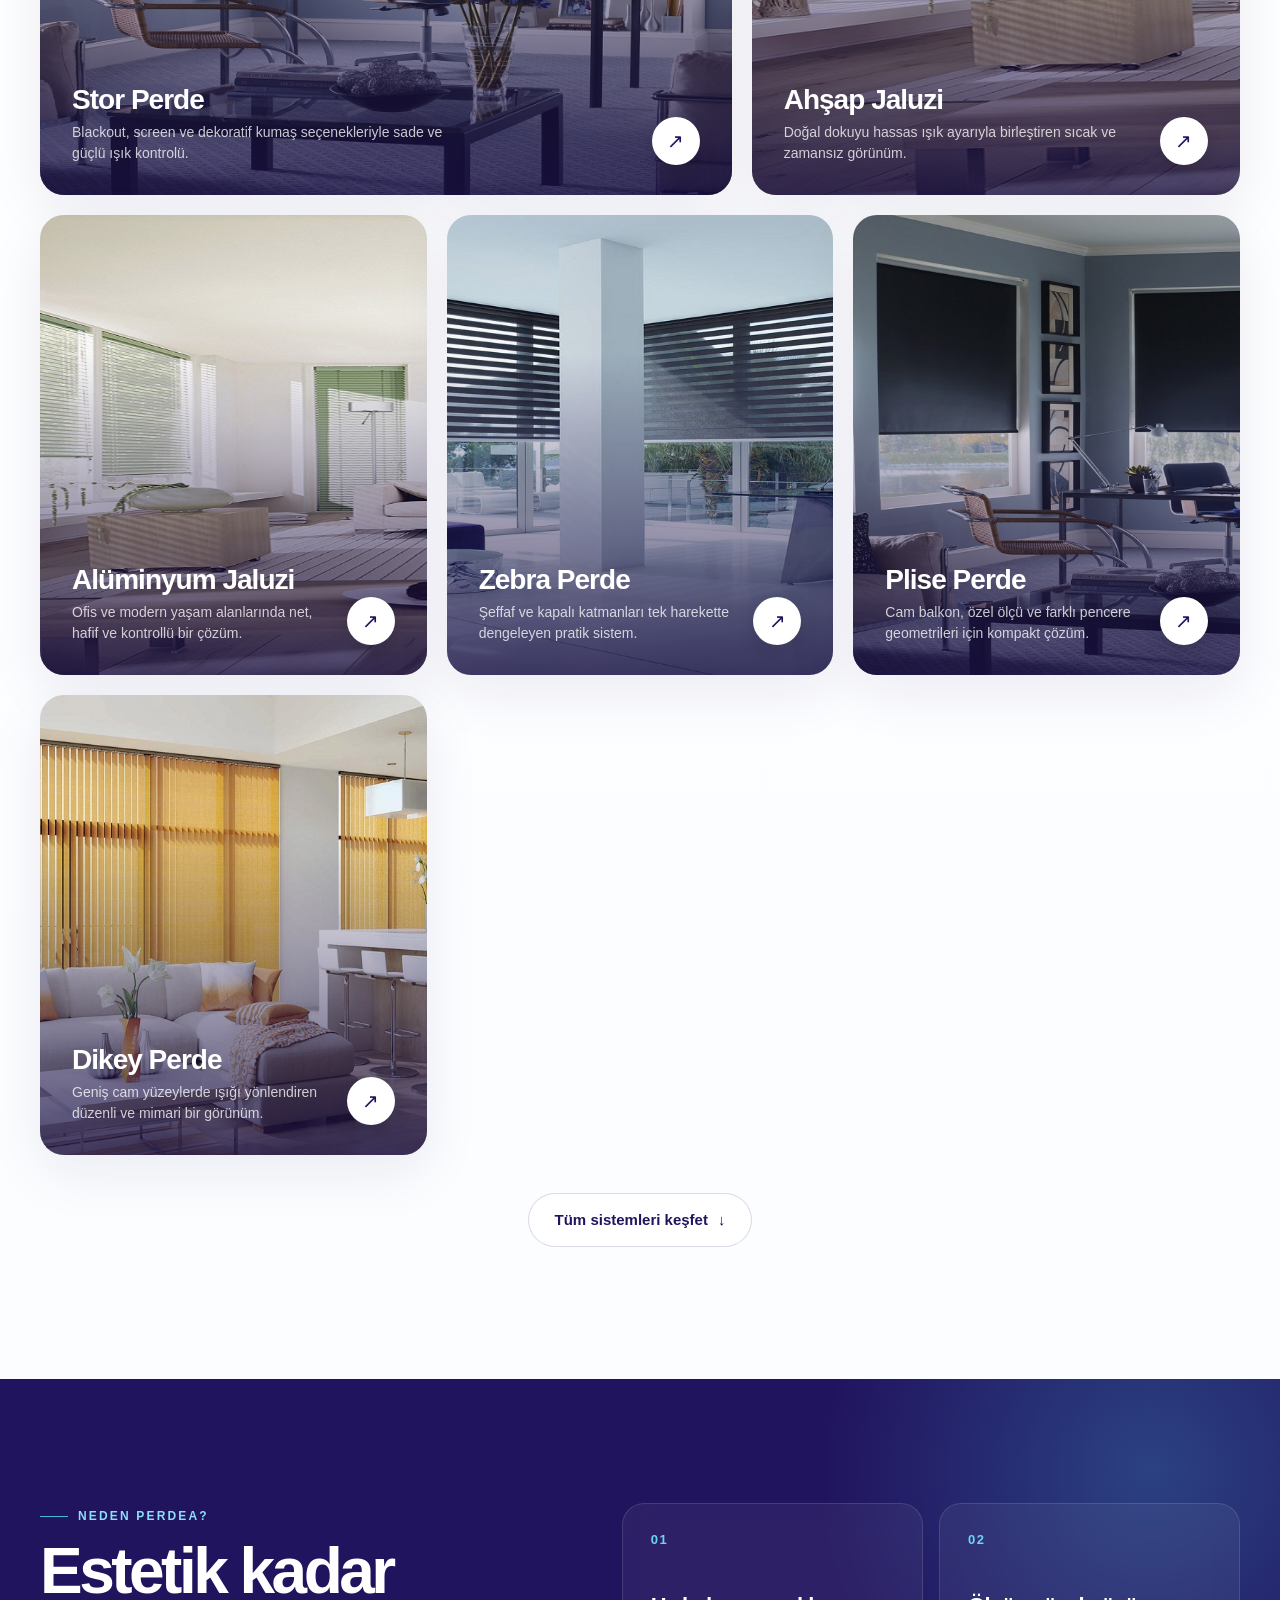
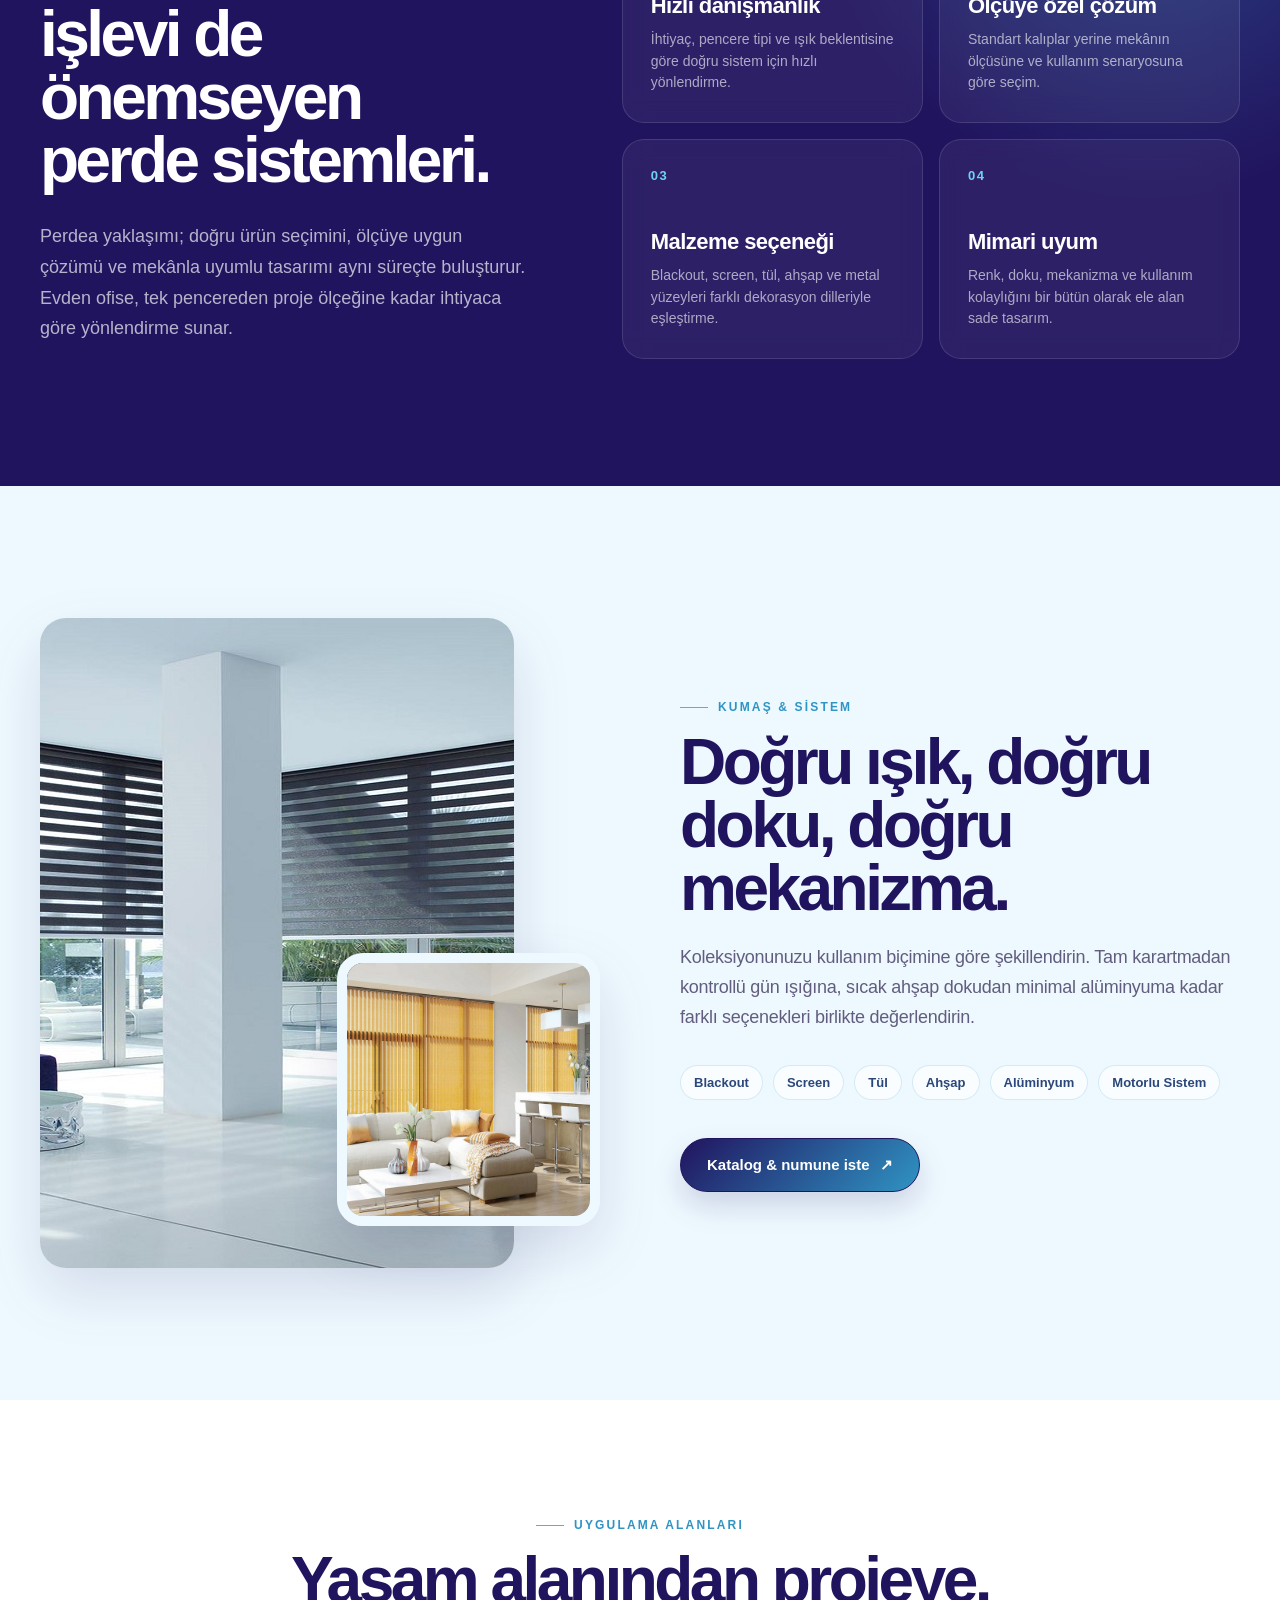
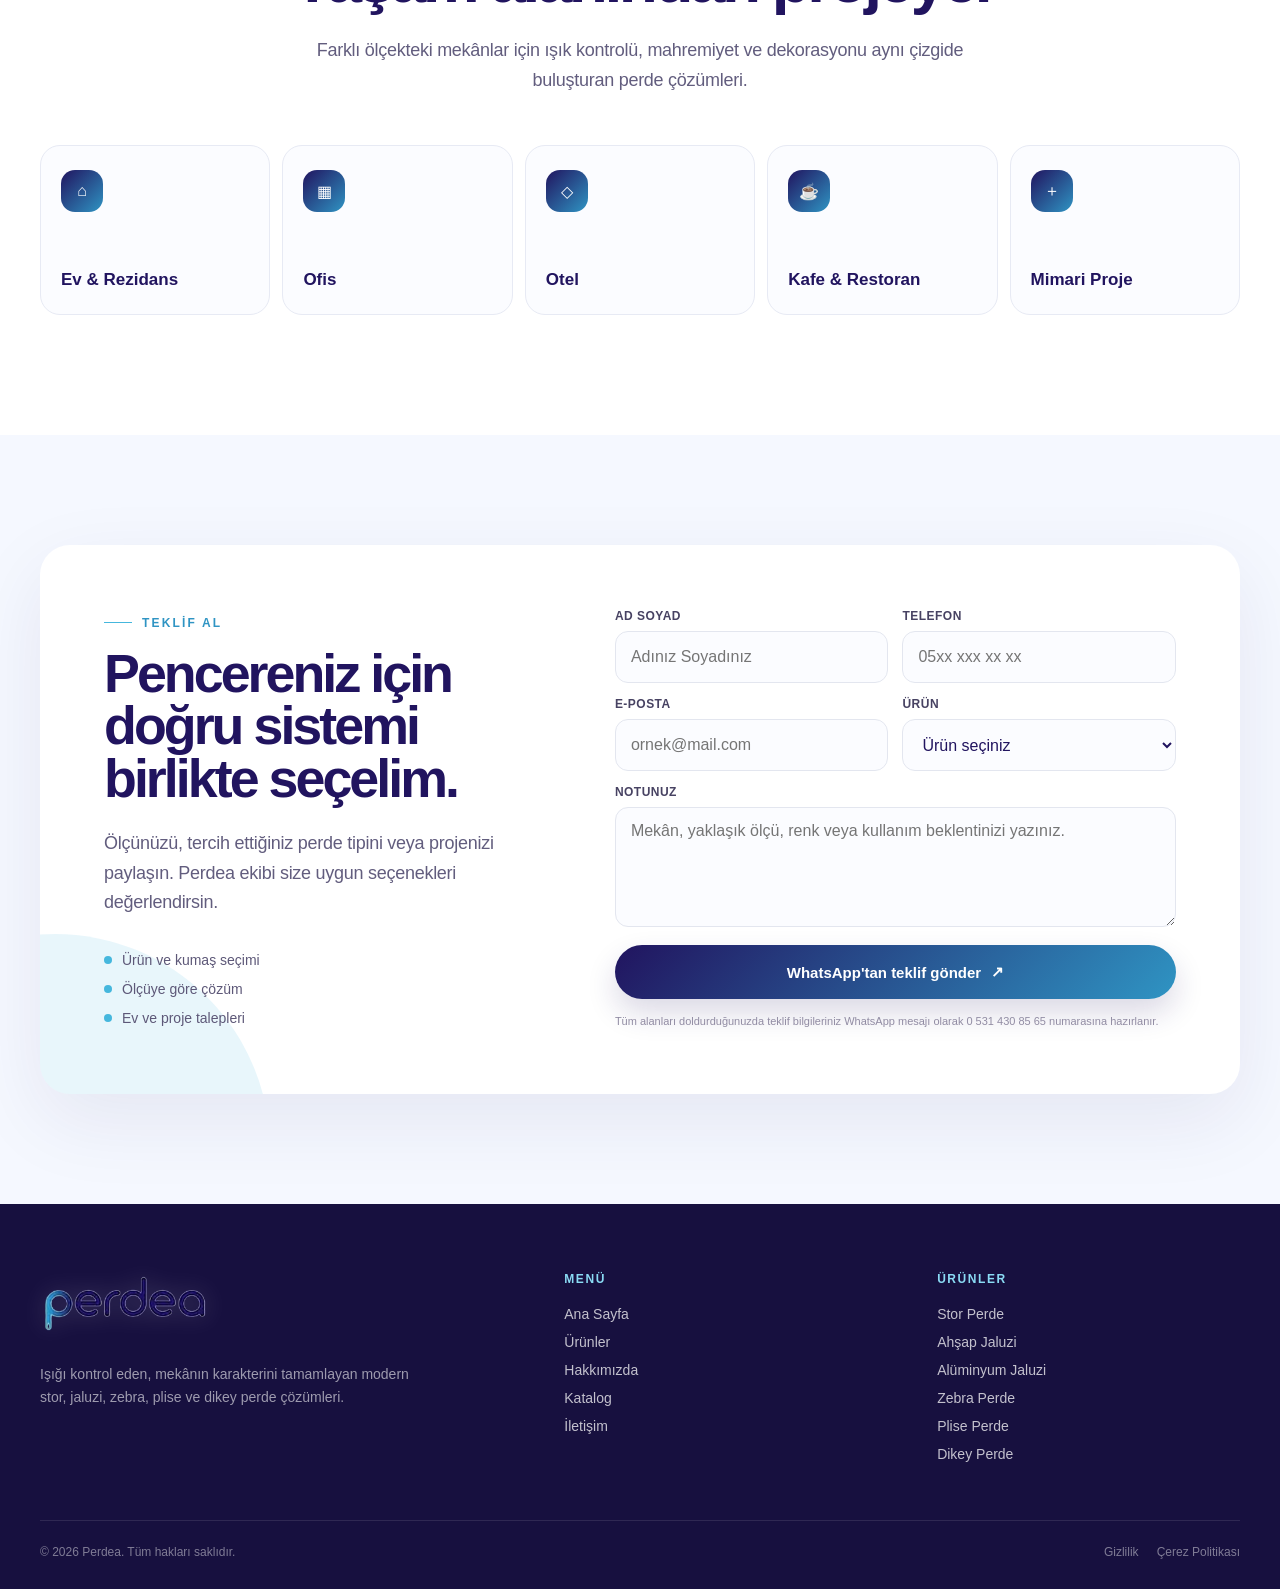
==== commit 99968085: "fix: improve mobile layouts and navigation" ====
--- a/index.html
+++ b/index.html
@@ -28,6 +28,7 @@
     .hero {
       position:relative;
       width:100vw;
+      height:100vh;
       height:100svh;
       min-height:640px;
       overflow:hidden;
@@ -104,6 +105,7 @@
     }
     .nav-links a { opacity:.96; }
     .nav-links a:hover { opacity:.64; }
+    .nav-links .mobile-nav-cta { display:none; }
     .nav-actions {
       justify-self:end;
       display:flex;
@@ -289,7 +291,7 @@
       .advisor { right:3vw; width:520px; }
     }
 
-    @media (max-width:860px) {
+    @media (max-width:1050px) {
       .hero { min-height:760px; }
       .hero-bg { object-position:center center; }
       .split-line { display:none; }
@@ -304,7 +306,35 @@
       }
       .logo-link { width:145px; height:48px; }
       .logo-link img { width:132px; }
-      .nav-links,.nav-actions .bayi { display:none; }
+      .nav-links {
+        position:absolute;
+        top:calc(100% + 8px);
+        left:0;
+        right:0;
+        transform:none;
+        justify-self:stretch;
+        display:none;
+        flex-direction:column;
+        align-items:stretch;
+        gap:4px;
+        padding:10px;
+        border:1px solid rgba(255,255,255,.84);
+        border-radius:14px;
+        background:rgba(250,250,249,.97);
+        box-shadow:0 18px 42px rgba(15,27,34,.18);
+        backdrop-filter:blur(18px);
+        -webkit-backdrop-filter:blur(18px);
+      }
+      .nav-links.open { display:flex; }
+      .nav-links a {
+        min-height:44px;
+        padding:0 12px;
+        display:flex;
+        align-items:center;
+        border-radius:9px;
+      }
+      .nav-links a:hover { background:rgba(33,20,95,.07); opacity:1; }
+      .nav-actions .bayi { display:none; }
       .nav-actions { justify-self:end; gap:8px; }
       .quote-btn { height:42px; min-width:105px; font-size:13px; border-radius:10px; }
       .mobile-toggle {
@@ -316,6 +346,7 @@
         border-radius:10px;
         background:rgba(33,20,95,.08);
         color:#21145f;
+        cursor:pointer;
       }
       .hero-title.left {
         left:22px;
@@ -348,6 +379,37 @@
       .advisor-form input { font-size:15px; }
     }
 
+    @media (max-width:480px) {
+      .hero { min-height:720px; }
+      .navbar { left:12px; right:12px; top:12px; padding-left:14px; }
+      .logo-link { width:132px; }
+      .logo-link img { width:124px; }
+      .quote-btn { display:none; }
+      .nav-links .mobile-nav-cta {
+        display:flex;
+        justify-content:center;
+        margin-top:4px;
+        color:#fff;
+        background:linear-gradient(135deg,#21145f 0%,#2f94c3 100%);
+        font-weight:700;
+      }
+      .nav-links .mobile-nav-cta:hover { color:#fff; background:linear-gradient(135deg,#21145f 0%,#2f94c3 100%); }
+      .hero-title.left {
+        left:18px;
+        right:18px;
+        top:29%;
+        font-size:clamp(38px,11.5vw,50px);
+      }
+      .right-copy {
+        left:14px;
+        right:14px;
+        top:44%;
+        padding:18px;
+      }
+      .right-copy h1 { font-size:clamp(34px,10.5vw,46px); }
+      .right-copy p { font-size:15px; line-height:1.45; }
+    }
+
 
     /* =========================================================
        BANNER SONRASI — PERDEA İÇERİK ALANLARI
@@ -418,6 +480,7 @@
     }
     .product-card {
       position:relative;
+      display:block;
       min-height:460px;
       overflow:hidden;
       border-radius:24px;
@@ -676,6 +739,11 @@
       background:#fff;
       box-shadow:0 26px 80px rgba(33,20,95,.08);
     }
+    .products-head > *,
+    .about-layout > *,
+    .catalogue-layout > *,
+    .contact-panel > *,
+    .quote-form > * { min-width:0; }
     .contact-panel::after {
       content:"";
       position:absolute;
@@ -727,7 +795,7 @@
       background:#fbfcff;
       color:#21145f;
       font:inherit;
-      font-size:14px;
+      font-size:16px;
     }
     .form-field input,.form-field select { height:52px; padding:0 15px; }
     .form-field textarea { min-height:120px; padding:14px 15px; resize:vertical; }
@@ -791,7 +859,10 @@
       position:fixed;
       z-index:999;
       left:50%;
-      bottom:24px;
+      bottom:calc(24px + env(safe-area-inset-bottom));
+      width:max-content;
+      max-width:calc(100vw - 32px);
+      text-align:center;
       transform:translate(-50%,20px);
       padding:13px 17px;
       border-radius:999px;
@@ -818,7 +889,7 @@
     @media (max-width:680px) {
       .section-shell { width:calc(100% - 36px); }
       .products-section,.about-section,.catalogue-section,.use-section,.contact-section { padding-top:72px; padding-bottom:72px; }
-      .section-title { font-size:clamp(38px,12vw,54px); }
+      .section-title { font-size:clamp(34px,10.8vw,50px); }
       .section-intro { font-size:16px; }
       .product-grid { display:block; }
       .product-card.large,.product-card.small,.product-card.third { min-height:410px; margin-bottom:14px; }
@@ -837,13 +908,25 @@
       .footer-top { grid-template-columns:1fr; gap:36px; }
       .footer-bottom { flex-direction:column; align-items:flex-start; }
     }
+    @media (max-width:420px) {
+      .section-shell { width:calc(100% - 28px); }
+      .product-card.large,.product-card.small,.product-card.third { min-height:360px; }
+      .product-card-copy { padding:20px; gap:14px; }
+      .product-card h3 { font-size:25px; }
+      .card-arrow { width:44px; height:44px; flex-basis:44px; }
+      .catalogue-collage { height:370px; }
+      .use-grid { grid-template-columns:repeat(2,minmax(0,1fr)); gap:10px; }
+      .use-card { min-height:130px; padding:18px 16px; }
+      .use-card h3 { font-size:15px; }
+      .solid-button,.outline-button { width:100%; padding-left:18px; padding-right:18px; text-align:center; }
+    }
 
 
     /* FLOATING WHATSAPP */
     .whatsapp-float {
       position: fixed;
       right: 24px;
-      bottom: 24px;
+      bottom: calc(24px + env(safe-area-inset-bottom));
       z-index: 1000;
       display: inline-flex;
       align-items: center;
@@ -857,7 +940,7 @@
       font-size: 14px;
       box-shadow: 0 14px 34px rgba(18, 39, 52, .22);
       border: 1px solid rgba(255,255,255,.45);
-      transition: transform .2s ease, box-shadow .2s ease, background .2s ease;
+      transition: transform .2s ease, box-shadow .2s ease, background .2s ease, opacity .2s ease;
     }
     .whatsapp-float:hover {
       transform: translateY(-2px);
@@ -865,11 +948,13 @@
       box-shadow: 0 18px 38px rgba(18, 39, 52, .28);
     }
     .whatsapp-float svg { width: 26px; height: 26px; flex: 0 0 26px; }
+    .whatsapp-float.is-hidden { opacity:0; transform:translateY(12px); pointer-events:none; }
     @media (max-width: 640px) {
       .whatsapp-float {
         right: 16px;
-        bottom: 16px;
-        width: 54px;
+        bottom: calc(16px + env(safe-area-inset-bottom));
+        width: 50px;
+        min-height: 50px;
         padding: 0;
         justify-content: center;
       }
@@ -888,17 +973,18 @@
         <img src="assets/perdea-logo.png" alt="Perdea" />
       </a>
 
-      <div class="nav-links">
+      <div class="nav-links" id="main-navigation">
         <a href="#ana-sayfa">Ana Sayfa</a>
         <a href="#urunler">Ürünler</a>
         <a href="#hakkimizda">Hakkımızda</a>
         <a href="#katalog">Katalog</a>
         <a href="iletisim/">İletişim</a>
+        <a class="mobile-nav-cta" href="#iletisim">Teklif Al <span>↗</span></a>
       </div>
 
       <div class="nav-actions">
         <a class="quote-btn" href="#iletisim">Teklif Al <span>↗</span></a>
-        <button class="mobile-toggle" type="button" aria-label="Menüyü aç">☰</button>
+        <button class="mobile-toggle" type="button" aria-label="Menüyü aç" aria-expanded="false" aria-controls="main-navigation">☰</button>
       </div>
     </nav>
 
@@ -1063,6 +1149,50 @@
   <div class="content-toast" id="contentToast" role="status">Talebiniz alındı. Teşekkürler.</div>
 
   <script>
+    const mobileToggle = document.querySelector('.mobile-toggle');
+    const mainNavigation = document.getElementById('main-navigation');
+
+    const closeMobileMenu = () => {
+      mainNavigation?.classList.remove('open');
+      mobileToggle?.setAttribute('aria-expanded', 'false');
+      mobileToggle?.setAttribute('aria-label', 'Menüyü aç');
+      if (mobileToggle) mobileToggle.textContent = '☰';
+    };
+
+    mobileToggle?.addEventListener('click', (event) => {
+      event.stopPropagation();
+      const isOpen = mainNavigation?.classList.toggle('open') ?? false;
+      mobileToggle.setAttribute('aria-expanded', String(isOpen));
+      mobileToggle.setAttribute('aria-label', isOpen ? 'Menüyü kapat' : 'Menüyü aç');
+      mobileToggle.textContent = isOpen ? '×' : '☰';
+    });
+
+    mainNavigation?.addEventListener('click', (event) => {
+      if (event.target.closest('a')) closeMobileMenu();
+    });
+    document.addEventListener('click', (event) => {
+      if (!event.target.closest('.navbar')) closeMobileMenu();
+    });
+    document.addEventListener('keydown', (event) => {
+      if (event.key === 'Escape') closeMobileMenu();
+    });
+
+    const floatingWhatsapp = document.querySelector('.whatsapp-float');
+    const floatingCollisionMedia = window.matchMedia('(max-width:640px)');
+    const floatingCollisionZones = document.querySelectorAll('.product-grid, .feature-grid, .catalogue-layout, .use-grid, #iletisim, footer');
+    const visibleCollisionZones = new Set();
+    const updateFloatingWhatsapp = () => {
+      floatingWhatsapp?.classList.toggle('is-hidden', floatingCollisionMedia.matches && visibleCollisionZones.size > 0);
+    };
+    const floatingObserver = 'IntersectionObserver' in window
+      ? new IntersectionObserver((entries) => {
+          entries.forEach((entry) => entry.isIntersecting ? visibleCollisionZones.add(entry.target) : visibleCollisionZones.delete(entry.target));
+          updateFloatingWhatsapp();
+        })
+      : null;
+    floatingCollisionZones.forEach((zone) => floatingObserver?.observe(zone));
+    floatingCollisionMedia.addEventListener?.('change', updateFloatingWhatsapp);
+
     const quoteForm = document.getElementById('quoteForm');
     const contentToast = document.getElementById('contentToast');
     const whatsappNumber = '905314308565';
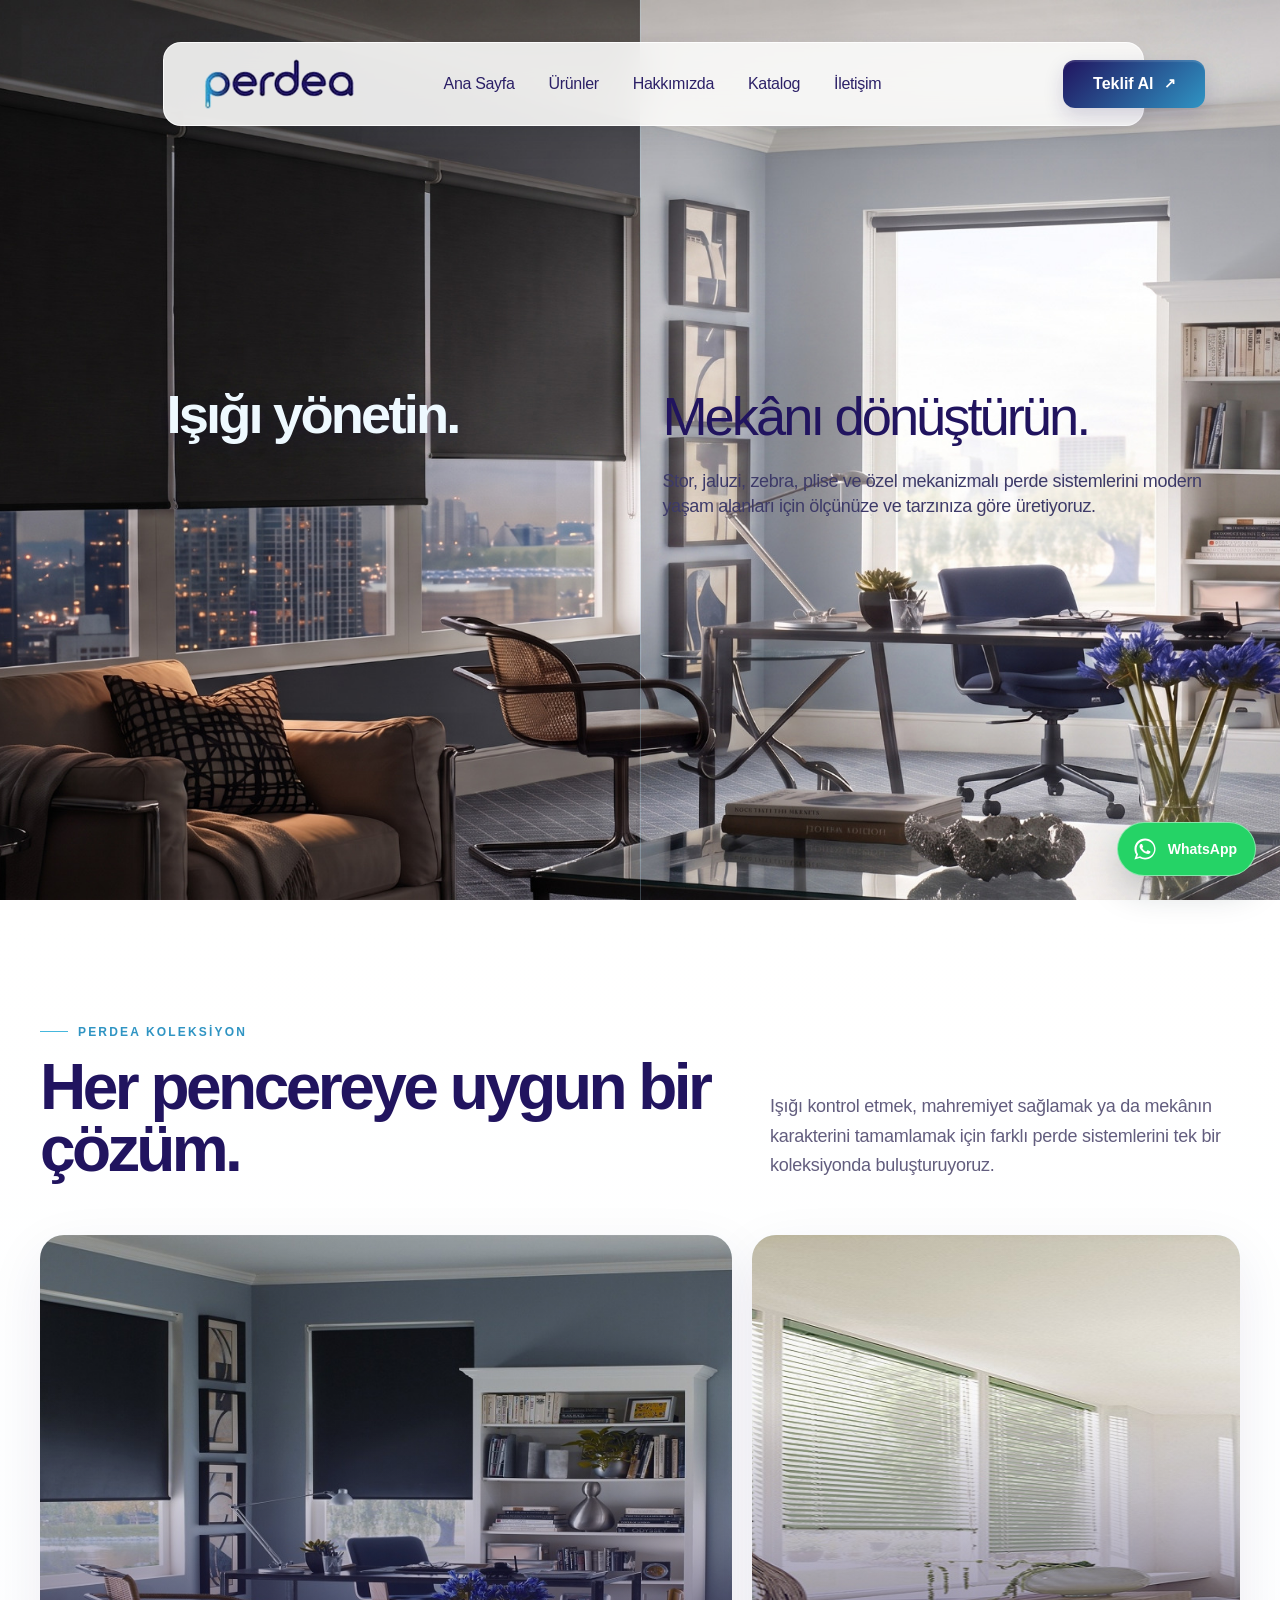
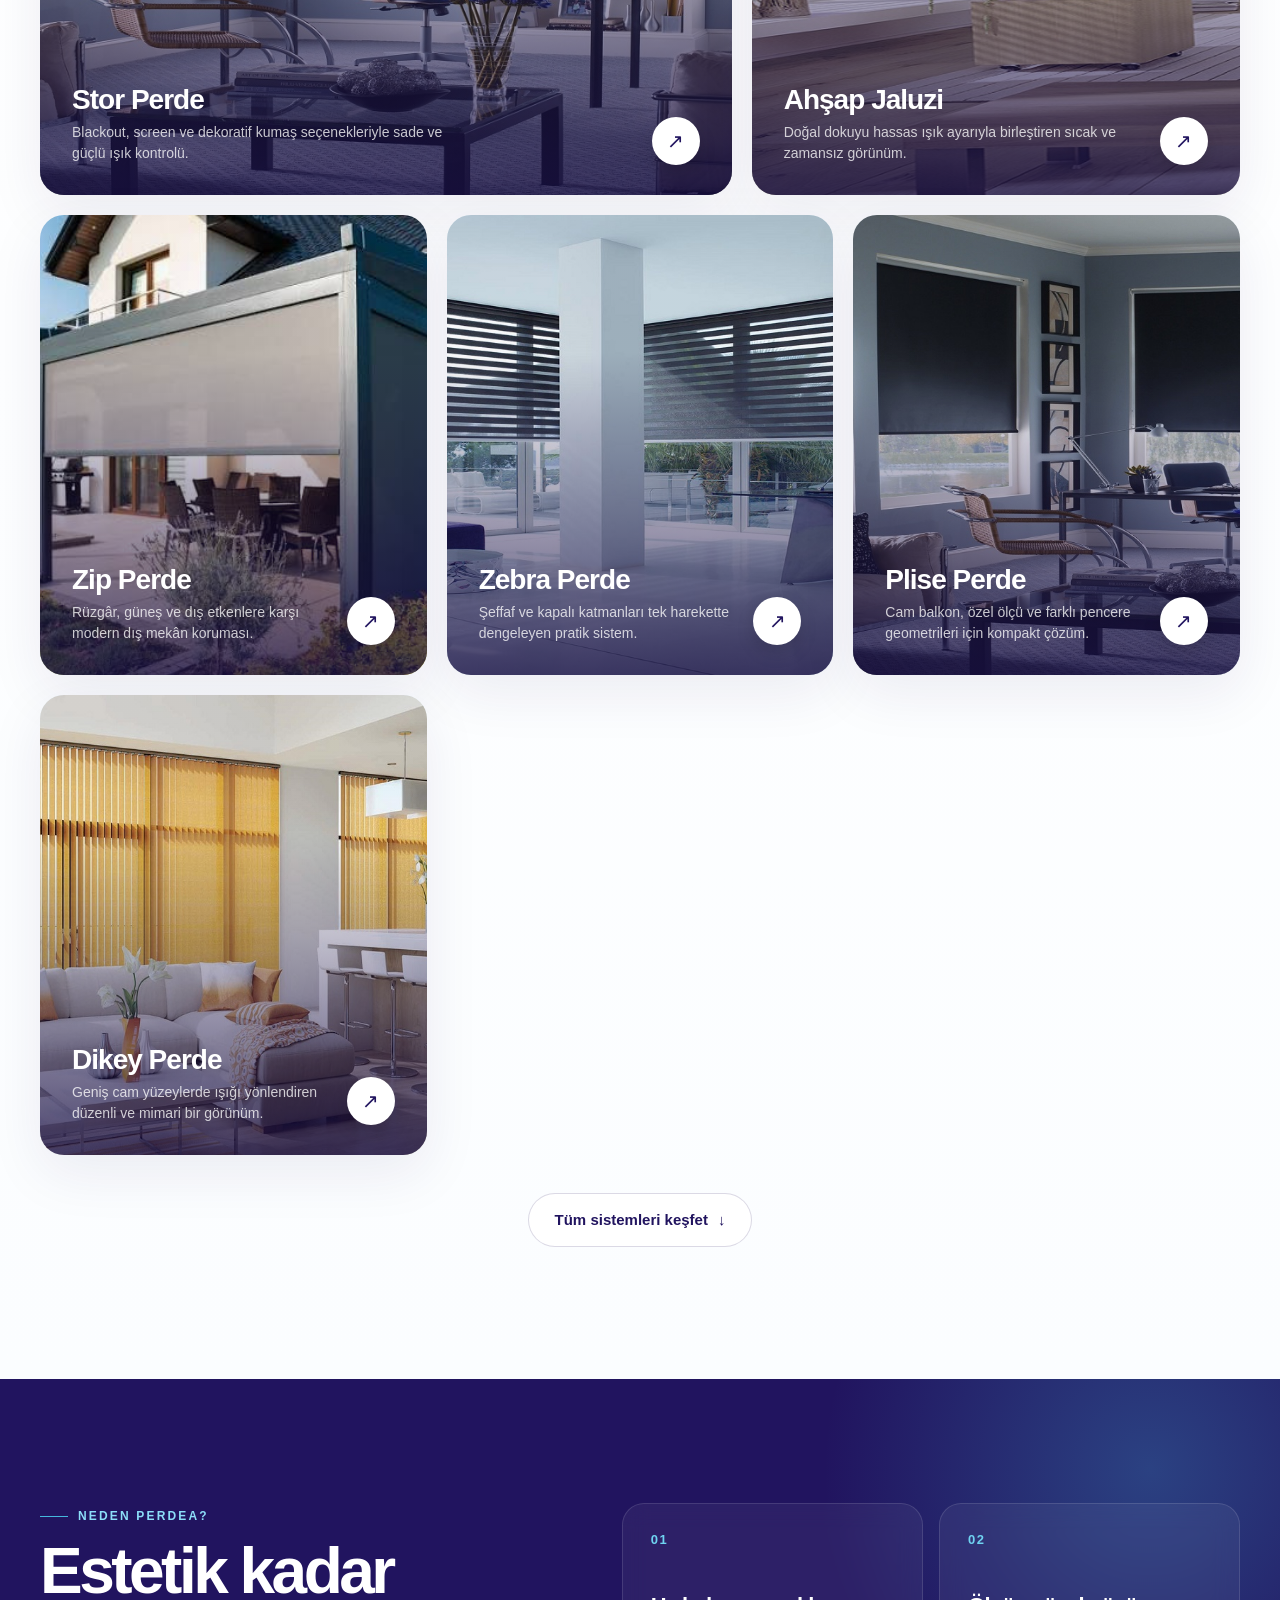
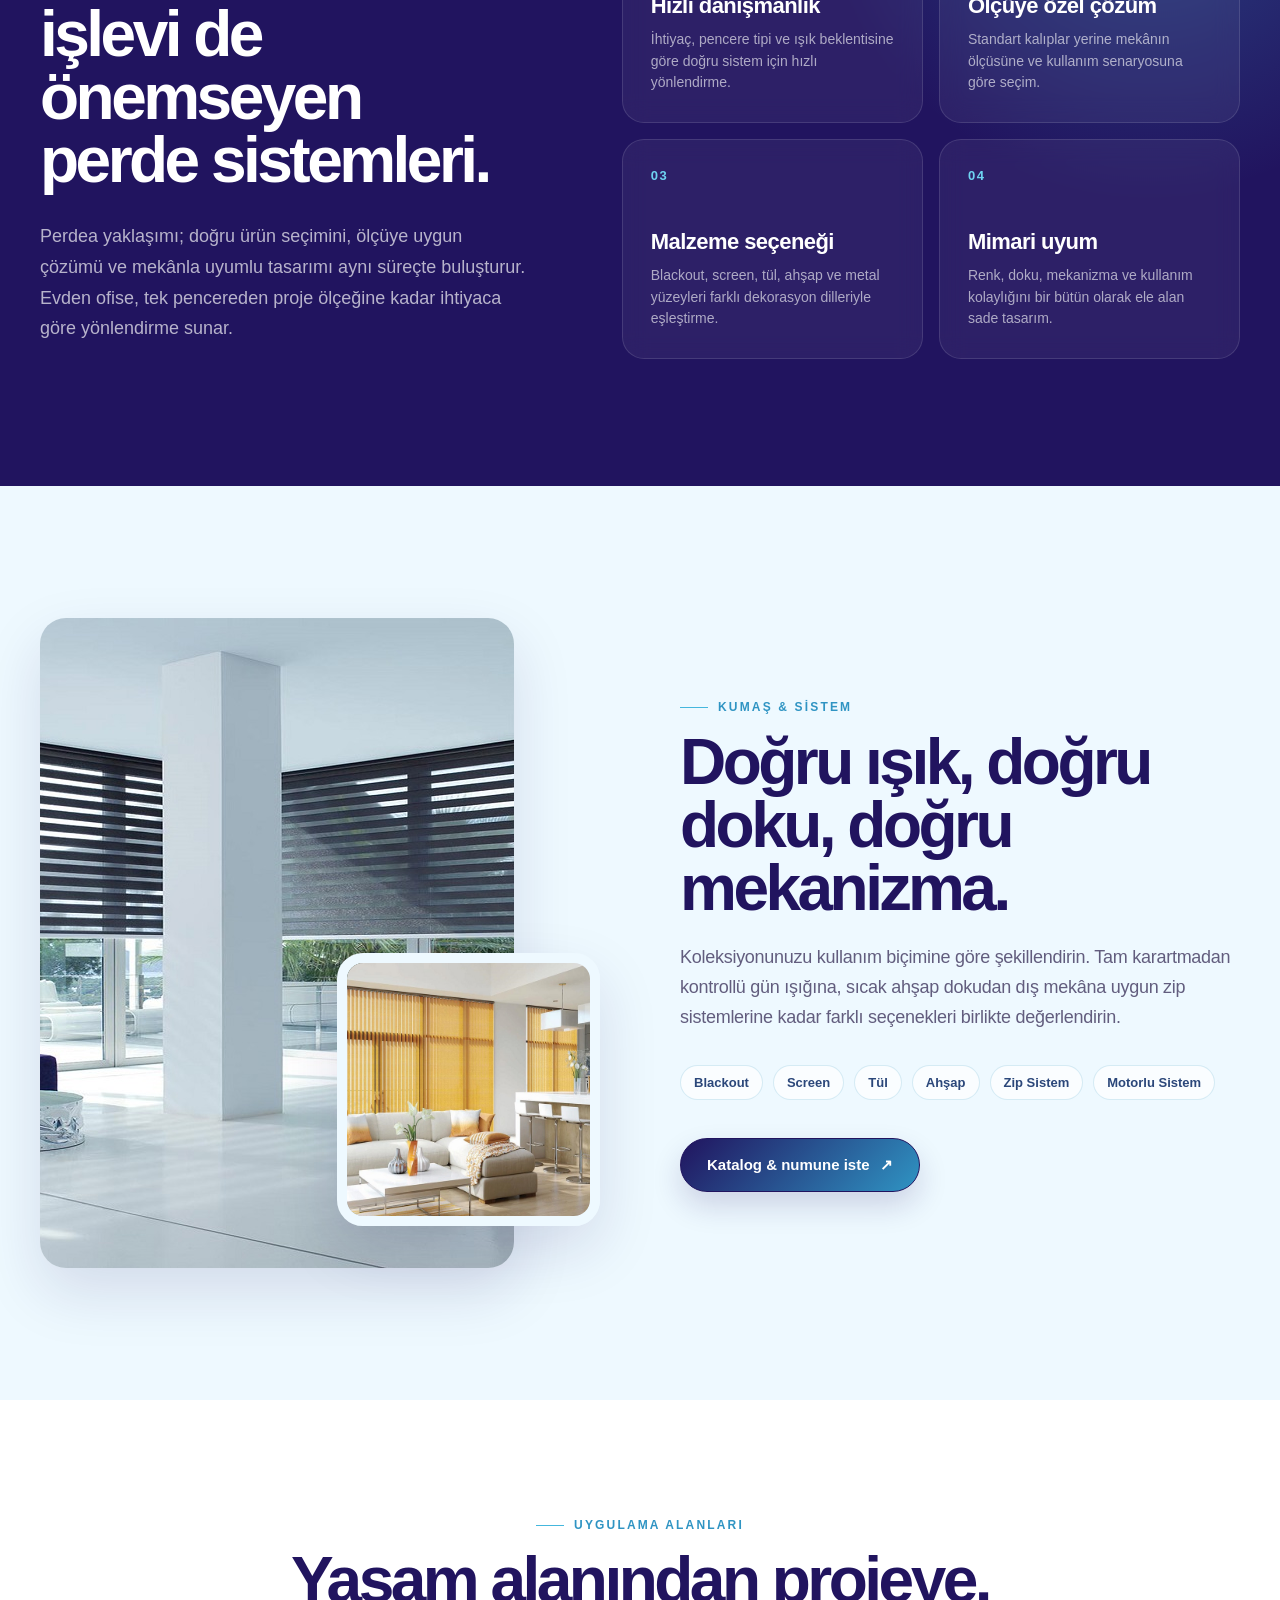
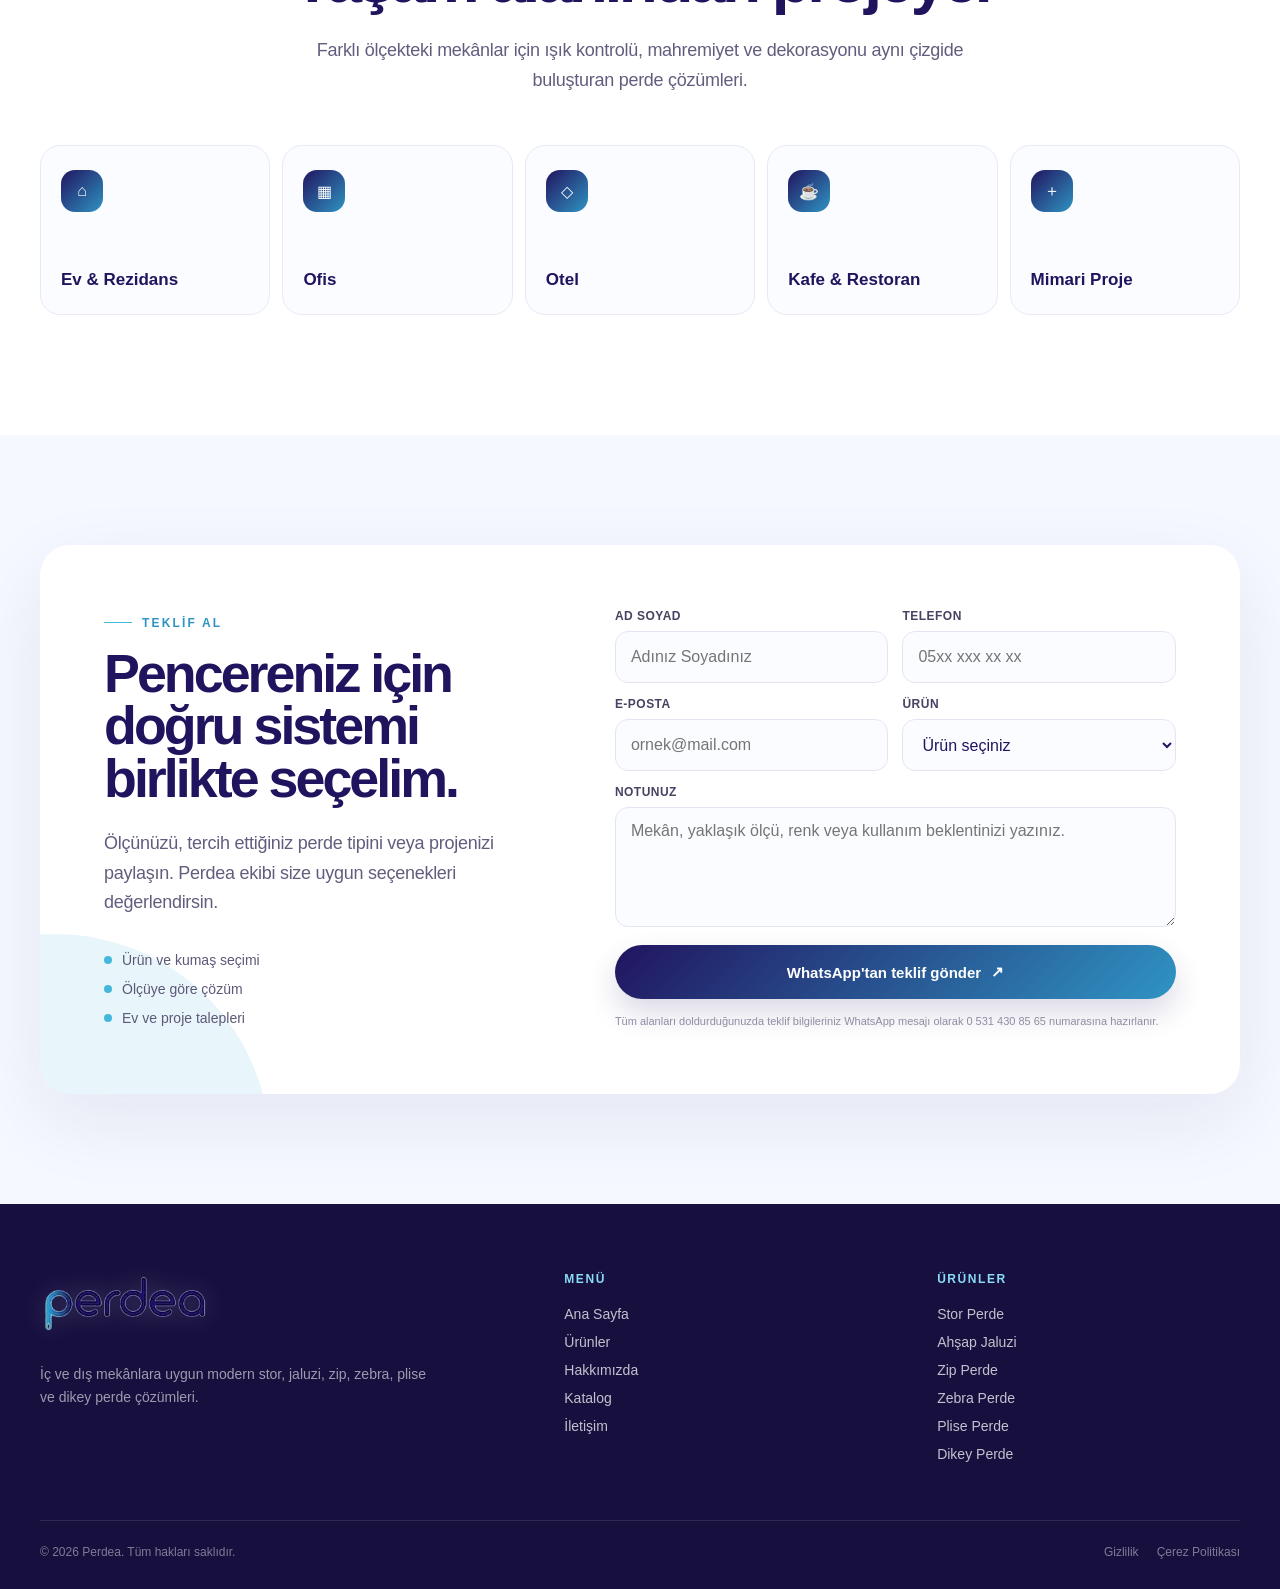
==== commit a7860432: "feat: replace aluminum blinds with zip screens" ====
--- a/index.html
+++ b/index.html
@@ -1022,10 +1022,10 @@
               <span class="card-arrow">↗</span>
             </div>
           </a>
-          <a class="product-card third" href="aluminyum-jaluzi-perde/" aria-label="Alüminyum jaluzi perde ürün sayfasını incele">
-            <img src="assets/jaluzi.jpg" alt="Alüminyum jaluzi perde uygulaması" style="object-position:72% center" />
+          <a class="product-card third" href="zip-perde/" aria-label="Zip perde ürün sayfasını incele">
+            <img src="assets/zip-perde.jpg" alt="Pergolada uygulanan Zip Perde sistemi" />
             <div class="product-card-copy">
-              <div><h3>Alüminyum Jaluzi</h3><p>Ofis ve modern yaşam alanlarında net, hafif ve kontrollü bir çözüm.</p></div>
+              <div><h3>Zip Perde</h3><p>Rüzgâr, güneş ve dış etkenlere karşı modern dış mekân koruması.</p></div>
               <span class="card-arrow">↗</span>
             </div>
           </a>
@@ -1081,8 +1081,8 @@
         <div class="catalogue-copy">
           <span class="section-kicker">Kumaş & Sistem</span>
           <h2 class="section-title">Doğru ışık, doğru doku, doğru mekanizma.</h2>
-          <p class="section-intro">Koleksiyonunuzu kullanım biçimine göre şekillendirin. Tam karartmadan kontrollü gün ışığına, sıcak ahşap dokudan minimal alüminyuma kadar farklı seçenekleri birlikte değerlendirin.</p>
-          <div class="material-tags"><span>Blackout</span><span>Screen</span><span>Tül</span><span>Ahşap</span><span>Alüminyum</span><span>Motorlu Sistem</span></div>
+          <p class="section-intro">Koleksiyonunuzu kullanım biçimine göre şekillendirin. Tam karartmadan kontrollü gün ışığına, sıcak ahşap dokudan dış mekâna uygun zip sistemlerine kadar farklı seçenekleri birlikte değerlendirin.</p>
+          <div class="material-tags"><span>Blackout</span><span>Screen</span><span>Tül</span><span>Ahşap</span><span>Zip Sistem</span><span>Motorlu Sistem</span></div>
           <a class="solid-button" href="#iletisim">Katalog & numune iste <span>↗</span></a>
         </div>
       </div>
@@ -1118,7 +1118,7 @@
             <div class="form-field"><label for="name">AD SOYAD</label><input id="name" name="name" required autocomplete="name" placeholder="Adınız Soyadınız" /></div>
             <div class="form-field"><label for="phone">TELEFON</label><input id="phone" name="phone" type="tel" required autocomplete="tel" placeholder="05xx xxx xx xx" /></div>
             <div class="form-field"><label for="email">E-POSTA</label><input id="email" name="email" type="email" required autocomplete="email" placeholder="ornek@mail.com" /></div>
-            <div class="form-field"><label for="product">ÜRÜN</label><select id="product" name="product" required><option value="" disabled selected>Ürün seçiniz</option><option>Stor Perde</option><option>Ahşap Jaluzi</option><option>Alüminyum Jaluzi</option><option>Zebra Perde</option><option>Plise Perde</option><option>Dikey Perde</option><option>Henüz karar vermedim</option></select></div>
+            <div class="form-field"><label for="product">ÜRÜN</label><select id="product" name="product" required><option value="" disabled selected>Ürün seçiniz</option><option>Stor Perde</option><option>Ahşap Jaluzi</option><option>Zip Perde</option><option>Zebra Perde</option><option>Plise Perde</option><option>Dikey Perde</option><option>Henüz karar vermedim</option></select></div>
             <div class="form-field full"><label for="message">NOTUNUZ</label><textarea id="message" name="message" required placeholder="Mekân, yaklaşık ölçü, renk veya kullanım beklentinizi yazınız."></textarea></div>
             <button class="solid-button form-submit" type="submit">WhatsApp'tan teklif gönder <span>↗</span></button>
             <p class="form-note">Tüm alanları doldurduğunuzda teklif bilgileriniz WhatsApp mesajı olarak 0 531 430 85 65 numarasına hazırlanır.</p>
@@ -1131,9 +1131,9 @@
   <footer class="site-footer">
     <div class="section-shell">
       <div class="footer-top">
-        <div class="footer-brand"><img src="assets/perdea-logo.png" alt="Perdea" /><p>Işığı kontrol eden, mekânın karakterini tamamlayan modern stor, jaluzi, zebra, plise ve dikey perde çözümleri.</p></div>
+        <div class="footer-brand"><img src="assets/perdea-logo.png" alt="Perdea" /><p>İç ve dış mekânlara uygun modern stor, jaluzi, zip, zebra, plise ve dikey perde çözümleri.</p></div>
         <div class="footer-col"><h4>Menü</h4><div class="footer-links"><a href="#ana-sayfa">Ana Sayfa</a><a href="#urunler">Ürünler</a><a href="#hakkimizda">Hakkımızda</a><a href="#katalog">Katalog</a><a href="iletisim/">İletişim</a></div></div>
-        <div class="footer-col"><h4>Ürünler</h4><div class="footer-links"><a href="stor-perde/">Stor Perde</a><a href="ahsap-jaluzi-perde/">Ahşap Jaluzi</a><a href="aluminyum-jaluzi-perde/">Alüminyum Jaluzi</a><a href="zebra-perde/">Zebra Perde</a><a href="plise-perde/">Plise Perde</a><a href="dikey-perde/">Dikey Perde</a></div></div>
+        <div class="footer-col"><h4>Ürünler</h4><div class="footer-links"><a href="stor-perde/">Stor Perde</a><a href="ahsap-jaluzi-perde/">Ahşap Jaluzi</a><a href="zip-perde/">Zip Perde</a><a href="zebra-perde/">Zebra Perde</a><a href="plise-perde/">Plise Perde</a><a href="dikey-perde/">Dikey Perde</a></div></div>
       </div>
       <div class="footer-bottom"><span>© 2026 Perdea. Tüm hakları saklıdır.</span><div class="footer-mini-links"><a href="#">Gizlilik</a><a href="#">Çerez Politikası</a></div></div>
     </div>
